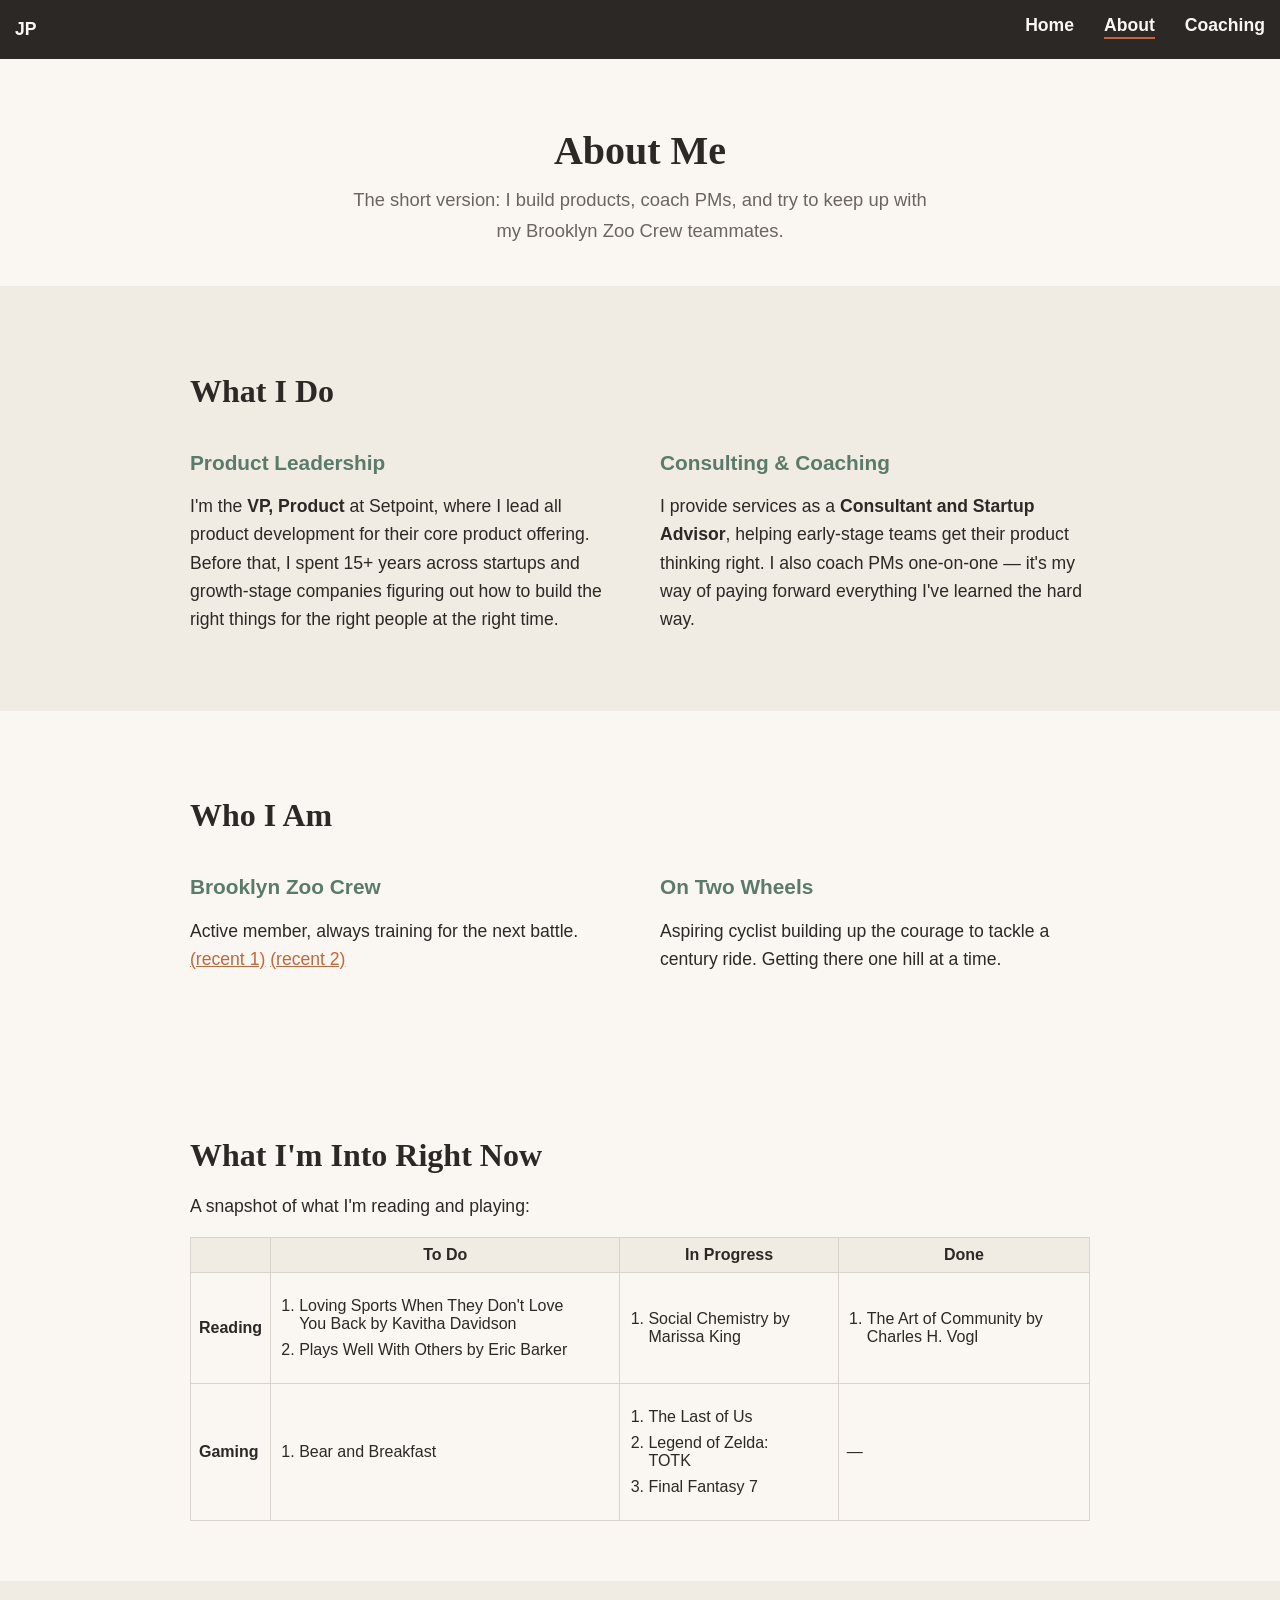
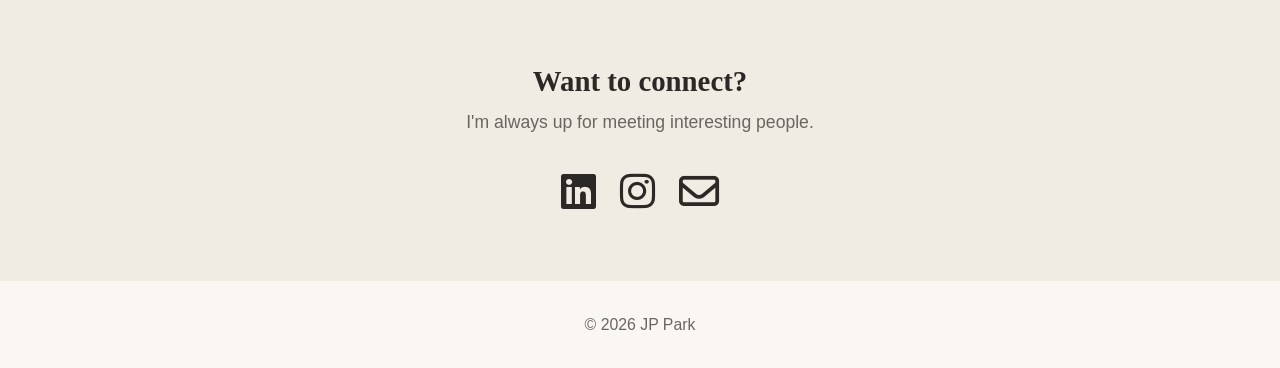
==== about.html @ 7c7a26c4 "Redesign site: multi-page layout, Warm Clay palette, conversational coaching Split single-page scrol" ====
<!DOCTYPE html>
<html lang="en">
<head>
    <meta charset="UTF-8">
    <meta name="viewport" content="width=device-width, initial-scale=1.0">
    <meta name="description" content="About JP Park - VP, Product at Setpoint. Brooklyn Zoo Crew member, aspiring cyclist, and PM coach with 15+ years of product leadership.">
    <meta name="author" content="JP Park">
    <link rel="canonical" href="https://jptkp325.github.io/about.html">

    <!-- Open Graph -->
    <meta property="og:title" content="About JP Park">
    <meta property="og:description" content="VP, Product at Setpoint. Brooklyn Zoo Crew member, aspiring cyclist, and PM coach with 15+ years in product.">
    <meta property="og:image" content="https://jptkp325.github.io/images/jppark-800.png">
    <meta property="og:url" content="https://jptkp325.github.io/about.html">
    <meta property="og:type" content="website">

    <!-- Favicon -->
    <link rel="icon" href="data:image/svg+xml,<svg xmlns='http://www.w3.org/2000/svg' viewBox='0 0 100 100'><text y='.9em' font-size='90'>&#x1F44B;</text></svg>">

    <link rel="stylesheet" href="styles.css">
    <link rel="stylesheet" href="https://cdnjs.cloudflare.com/ajax/libs/font-awesome/6.5.1/css/all.min.css">

    <title>About - JP Park</title>
</head>
<body class="page-about">

    <!-- Top Nav -->
    <nav class="top-nav" aria-label="Main navigation">
        <span class="left-text"><a href="/">JP</a></span>
        <ul class="right-menu">
            <li><a href="/">Home</a></li>
            <li><a href="/about.html">About</a></li>
            <li><a href="/coaching.html">Coaching</a></li>
        </ul>
        <i class="mobile-menu-icon fas fa-bars"
           role="button"
           tabindex="0"
           aria-label="Toggle navigation menu"
           aria-expanded="false"></i>
    </nav>

    <!-- Page Header -->
    <div class="page-header">
        <h1>About Me</h1>
        <p class="page-intro">The short version: I build products, coach PMs, and try to keep up with my Brooklyn Zoo Crew teammates.</p>
    </div>

    <!-- About: What I Do -->
    <section class="about-section fade-in-section">
        <div class="section-content">
            <h2 class="section-heading">What I Do</h2>
            <div class="about-grid">
                <div class="about-block">
                    <h3>Product Leadership</h3>
                    <p>I'm the <b>VP, Product</b> at Setpoint, where I lead all product development for their core product offering. Before that, I spent 15+ years across startups and growth-stage companies figuring out how to build the right things for the right people at the right time.</p>
                </div>
                <div class="about-block">
                    <h3>Consulting &amp; Coaching</h3>
                    <p>I provide services as a <b>Consultant and Startup Advisor</b>, helping early-stage teams get their product thinking right. I also coach PMs one-on-one &mdash; it's my way of paying forward everything I've learned the hard way.</p>
                </div>
            </div>
        </div>
    </section>

    <!-- About: Who I Am -->
    <section class="about-section about-section-alt fade-in-section">
        <div class="section-content">
            <h2 class="section-heading">Who I Am</h2>
            <div class="about-grid">
                <div class="about-block">
                    <h3>Brooklyn Zoo Crew</h3>
                    <p>Active member, always training for the next battle.
                        <a href="https://youtu.be/nWrESJYIhdg?si=kfwnCgc4hvgau-XH&t=272" target="_blank" rel="noopener noreferrer">(recent 1)</a>
                        <a href="https://youtu.be/HGGp2xK_YZc?si=mZz1VGIxEp97N7sO" target="_blank" rel="noopener noreferrer">(recent 2)</a>
                    </p>
                </div>
                <div class="about-block">
                    <h3>On Two Wheels</h3>
                    <p>Aspiring cyclist building up the courage to tackle a century ride. Getting there one hill at a time.</p>
                </div>
            </div>
        </div>
    </section>

    <!-- Content Backlog -->
    <section class="content-backlog fade-in-section">
        <div class="section-content">
            <h2 class="section-heading">What I'm Into Right Now</h2>
            <p>A snapshot of what I'm reading and playing:</p>
            <div class="table-container">
                <table>
                    <thead>
                        <tr>
                            <th scope="col"></th>
                            <th scope="col">To Do</th>
                            <th scope="col">In Progress</th>
                            <th scope="col">Done</th>
                        </tr>
                    </thead>
                    <tbody>
                        <tr>
                            <th scope="row">Reading</th>
                            <td class="table-content">
                                <ol class="table-description">
                                    <li>Loving Sports When They Don't Love You Back by Kavitha Davidson</li>
                                    <li>Plays Well With Others by Eric Barker</li>
                                </ol>
                            </td>
                            <td class="table-content">
                                <ol class="table-description">
                                    <li>Social Chemistry by Marissa King</li>
                                </ol>
                            </td>
                            <td class="table-content">
                                <ol class="table-description">
                                    <li>The Art of Community by Charles H. Vogl</li>
                                </ol>
                            </td>
                        </tr>
                        <tr>
                            <th scope="row">Gaming</th>
                            <td class="table-content">
                                <ol class="table-description">
                                    <li>Bear and Breakfast</li>
                                </ol>
                            </td>
                            <td class="table-content">
                                <ol class="table-description">
                                    <li>The Last of Us</li>
                                    <li>Legend of Zelda: TOTK</li>
                                    <li>Final Fantasy 7</li>
                                </ol>
                            </td>
                            <td class="table-content">
                                <span class="table-description">&mdash;</span>
                            </td>
                        </tr>
                    </tbody>
                </table>
            </div>
        </div>
    </section>

    <!-- Contact Footer (Personal) -->
    <section class="contact-footer contact-personal fade-in-section">
        <h2>Want to connect?</h2>
        <p>I'm always up for meeting interesting people.</p>
        <div class="contact-icons">
            <a href="https://www.linkedin.com/in/jppark" target="_blank" rel="noopener noreferrer" aria-label="JP Park on LinkedIn"><i class="fa-brands fa-linkedin" aria-hidden="true"></i></a>
            <a href="https://www.instagram.com/stereotyke" target="_blank" rel="noopener noreferrer" aria-label="JP Park on Instagram"><i class="fa-brands fa-instagram" aria-hidden="true"></i></a>
            <a href="mailto:jason.phillip.park@gmail.com" rel="noopener noreferrer" aria-label="Email JP Park"><i class="fa-regular fa-envelope" aria-hidden="true"></i></a>
        </div>
    </section>

    <!-- Footer -->
    <footer>
        <p class="footer-text">&copy; 2026 JP Park</p>
    </footer>

    <script src="scripts.js"></script>
</body>
</html>
---- styles.css ----
/* Color Palette: Warm Clay */
:root {
    --color-bg-primary: #FAF7F2;
    --color-bg-secondary: #F0EBE3;
    --color-bg-dark: #2C2825;
    --color-bg-white: #FFFFFF;
    --color-text-primary: #2C2825;
    --color-text-secondary: #6B6560;
    --color-text-on-dark: #FAF7F2;
    --color-accent-primary: #C4653A;
    --color-accent-hover: #A8502B;
    --color-accent-secondary: #5B7B6A;
    --color-border: #D9D3CB;
    --color-table-header: #F0EBE3;
    --focus-outline: 2px solid var(--color-accent-primary);
    --focus-outline-offset: 2px;
}

html {
    scroll-behavior: smooth;
}

/* Reset and General Styles */
body {
    font-family: 'Helvetica Neue', sans-serif;
    margin: 0;
    padding: 0;
    background-color: var(--color-bg-primary);
    color: var(--color-text-primary);
}

p {
    font-size: 1.1em;
    line-height: 1.6;
}

/* Focus-visible styles for accessibility */
a:focus-visible,
button:focus-visible,
[tabindex]:focus-visible,
.cta-button:focus-visible {
    outline: var(--focus-outline);
    outline-offset: var(--focus-outline-offset);
}

/* Top Nav Styles */
.top-nav {
    background-color: var(--color-bg-dark);
    color: var(--color-text-on-dark);
    display: flex;
    justify-content: space-between;
    align-items: center;
    position: fixed;
    top: 0;
    left: 0;
    width: 100%;
    z-index: 1000;
}

.top-nav a {
    color: var(--color-text-on-dark);
    text-decoration: none;
    font-weight: bold;
    font-size: 1.1em;
}

.left-text {
    padding: 15px;
}

.top-nav .right-menu {
    list-style-type: none;
    margin: 0;
    padding: 0;
    display: flex;
}

.top-nav .right-menu li {
    padding: 15px;
}

.top-nav .right-menu a.current {
    border-bottom: 2px solid var(--color-accent-primary);
    padding-bottom: 2px;
}

.top-nav .mobile-menu-icon {
    display: none;
}

/* Header / Hero Styles */
header {
    font-family: 'Palatino', serif;
    background-color: var(--color-bg-primary);
    color: var(--color-text-primary);
    display: flex;
    align-items: center;
    justify-content: center;
    text-align: center;
    min-height: 90vh;
    padding-top: 60px;
}

.header-content {
    display: flex;
    align-items: center;
    justify-content: center;
    text-align: center;
    max-width: 1000px;
    padding: 40px 20px;
}

picture {
    display: contents;
}

.profile-photo {
    width: 40%;
    max-width: 400px;
    height: auto;
    margin-right: 60px;
    border-radius: 12px;
}

.header-text {
    flex-grow: 1;
}

.header-text h1 {
    font-size: 2.5em;
    margin-bottom: 0;
}

.intro-title {
    font-size: 1.4em;
    color: var(--color-text-secondary);
    margin-top: 8px;
}

.cta-buttons {
    margin-top: 30px;
    display: flex;
    gap: 15px;
    justify-content: center;
    flex-wrap: wrap;
}

.cta-button {
    display: inline-block;
    padding: 16px 32px;
    background-color: var(--color-accent-primary);
    color: var(--color-bg-white);
    text-decoration: none;
    border-radius: 6px;
    transition: background-color 0.3s ease, transform 0.2s ease;
    font-size: 1.1em;
    font-weight: bold;
}

.cta-button:hover {
    background-color: var(--color-accent-hover);
    transform: translateY(-1px);
}

.cta-button-alt {
    background-color: transparent;
    color: var(--color-accent-primary);
    border: 2px solid var(--color-accent-primary);
}

.cta-button-alt:hover {
    background-color: var(--color-accent-primary);
    color: var(--color-bg-white);
}

/* Home Snapshot Section */
.home-snapshot {
    background-color: var(--color-bg-secondary);
    padding: 60px 50px;
    display: flex;
    justify-content: center;
}

.home-snapshot .section-content {
    text-align: center;
}

.home-snapshot p {
    font-size: 1.15em;
    color: var(--color-text-secondary);
    max-width: 680px;
    margin: 0 auto;
    line-height: 1.7;
}

/* Page Header (for About, Coaching subpages) */
.page-header {
    padding: 100px 50px 40px;
    text-align: center;
    background-color: var(--color-bg-primary);
}

.page-header h1 {
    font-family: 'Palatino', serif;
    font-size: 2.5em;
    margin-bottom: 10px;
}

.page-header .page-intro {
    font-size: 1.15em;
    color: var(--color-text-secondary);
    max-width: 600px;
    margin: 0 auto;
    line-height: 1.7;
}

/* Section Shared Styles */
.section-heading {
    font-family: 'Palatino', serif;
    font-size: 2em;
    margin-bottom: 10px;
}

.section-content {
    max-width: 900px;
    width: 100%;
    text-align: left;
}

/* About Section */
.about-section {
    background-color: var(--color-bg-secondary);
    display: flex;
    flex-direction: column;
    align-items: center;
    padding: 60px 50px;
}

.about-section .section-heading {
    text-align: left;
    width: 100%;
}

.about-section a {
    color: var(--color-accent-primary);
}

.about-section-alt {
    background-color: var(--color-bg-primary);
}

.about-grid {
    display: grid;
    grid-template-columns: 1fr 1fr;
    gap: 40px;
    margin-top: 20px;
}

.about-block h3 {
    font-size: 1.3em;
    margin-bottom: 10px;
    color: var(--color-accent-secondary);
}

/* Content Backlog */
.content-backlog {
    background-color: var(--color-bg-primary);
    display: flex;
    flex-direction: column;
    align-items: center;
    padding: 60px 50px;
}

.content-backlog .section-content {
    max-width: 900px;
}

.content-backlog .section-heading {
    color: var(--color-text-primary);
    text-align: left;
}

.table-container {
    overflow: auto;
}

table {
    border-collapse: collapse;
    min-width: 600px;
    width: 100%;
}

th, td {
    border: 1px solid var(--color-border);
    padding: 8px;
    text-align: left;
}

th {
    background-color: var(--color-table-header);
    color: var(--color-text-primary);
    text-align: center;
}

tbody th {
    background-color: transparent;
    color: var(--color-text-primary);
    text-align: left;
    font-weight: bold;
}

ol {
    padding: 0px 20px;
}

li {
    margin-bottom: 8px;
}

/* Coaching Page: Narrative Sections */
.coaching-philosophy,
.coaching-experience {
    max-width: 680px;
    margin: 0 auto;
    padding: 40px 50px;
    font-family: 'Palatino', serif;
    font-size: 1.15em;
    line-height: 1.8;
    color: var(--color-text-primary);
}

.coaching-philosophy p,
.coaching-experience p {
    margin-bottom: 1.2em;
    font-size: 1em;
}

/* Coaching Areas: Soft List */
.coaching-areas {
    max-width: 680px;
    margin: 0 auto;
    padding: 30px 50px 40px;
}

.coaching-areas p.areas-intro {
    font-size: 1.1em;
    color: var(--color-text-secondary);
    margin-bottom: 20px;
}

.coaching-areas ul {
    list-style: none;
    padding: 0;
}

.coaching-areas ul li {
    padding: 16px 20px;
    margin-bottom: 12px;
    border-left: 3px solid var(--color-accent-primary);
    background-color: var(--color-bg-secondary);
    border-radius: 0 6px 6px 0;
    line-height: 1.6;
}

.coaching-areas ul li strong {
    color: var(--color-text-primary);
}

/* Contact Footer Variants */
.contact-footer {
    padding: 60px 50px;
    text-align: center;
}

.contact-footer h2 {
    font-family: 'Palatino', serif;
    font-size: 1.8em;
    margin-bottom: 10px;
}

.contact-footer p {
    color: var(--color-text-secondary);
    max-width: 500px;
    margin: 0 auto 25px;
}

.contact-footer .contact-icons {
    margin: 0;
    text-align: center;
}

.contact-footer .contact-icons a {
    color: var(--color-text-primary);
    transition: color 0.2s ease;
}

.contact-footer .contact-icons a:hover {
    color: var(--color-accent-primary);
}

.contact-footer .contact-icons i {
    font-size: 2.5em;
    padding: 10px;
}

/* Personal contact (Home, About) */
.contact-personal {
    background-color: var(--color-bg-secondary);
}

/* Coaching contact */
.contact-coaching {
    background-color: var(--color-bg-dark);
    color: var(--color-text-on-dark);
}

.contact-coaching h2 {
    color: var(--color-text-on-dark);
}

.contact-coaching p {
    color: rgba(250, 247, 242, 0.8);
}

.contact-coaching .cta-button {
    margin-bottom: 25px;
}

.contact-coaching .contact-icons a {
    color: var(--color-text-on-dark);
}

.contact-coaching .contact-icons a:hover {
    color: var(--color-accent-primary);
}

/* Footer Styles */
footer {
    text-align: center;
    padding: 15px;
    color: var(--color-text-secondary);
    font-size: 0.9em;
    background-color: var(--color-bg-primary);
}

/* Animations */
.fade-in-section {
    opacity: 0;
    transform: translateY(20px);
    transition: opacity 0.6s ease, transform 0.6s ease;
}

/* Tablet breakpoint */
@media screen and (max-width: 768px) {
    .header-content {
        flex-direction: column;
    }

    .profile-photo {
        width: 50%;
        max-width: none;
        margin-right: 0;
        margin-bottom: 20px;
    }

    .header-text h1 {
        font-size: 2em;
    }

    .intro-title {
        font-size: 1.2em;
    }

    .about-grid {
        grid-template-columns: 1fr;
        gap: 20px;
    }

    .about-section,
    .content-backlog,
    .coaching-philosophy,
    .coaching-experience,
    .coaching-areas,
    .contact-footer,
    .home-snapshot {
        padding-left: 30px;
        padding-right: 30px;
    }

    .page-header {
        padding-left: 30px;
        padding-right: 30px;
    }

    table {
        min-width: 500px;
    }
}

/* Mobile breakpoint */
@media screen and (max-width: 600px) {
    .profile-photo {
        width: 60%;
    }

    .header-text h1 {
        font-size: 1.8em;
    }

    .intro-title {
        font-size: 1.1em;
    }

    .section-heading {
        font-size: 1.6em;
    }

    .page-header h1 {
        font-size: 1.8em;
    }

    .top-nav .right-menu {
        display: none;
        flex-direction: column;
        width: 100%;
        position: absolute;
        top: 60px;
        left: 0;
        background-color: var(--color-bg-dark);
    }

    .top-nav .right-menu.show {
        display: flex;
    }

    .top-nav .right-menu li {
        margin: 10px 0;
        text-align: right;
    }

    .top-nav .mobile-menu-icon {
        display: block;
        padding: 20px;
        font-size: 1.5em;
        cursor: pointer;
    }

    .about-section,
    .content-backlog,
    .coaching-philosophy,
    .coaching-experience,
    .coaching-areas,
    .contact-footer,
    .home-snapshot {
        padding-left: 20px;
        padding-right: 20px;
    }

    .page-header {
        padding: 80px 20px 30px;
    }

    .cta-buttons {
        flex-direction: column;
        align-items: center;
    }

    .contact-footer h2 {
        font-size: 1.5em;
    }

    .contact-footer .contact-icons i {
        font-size: 2em;
        padding: 8px;
    }

    footer {
        font-size: 0.75em;
    }
}
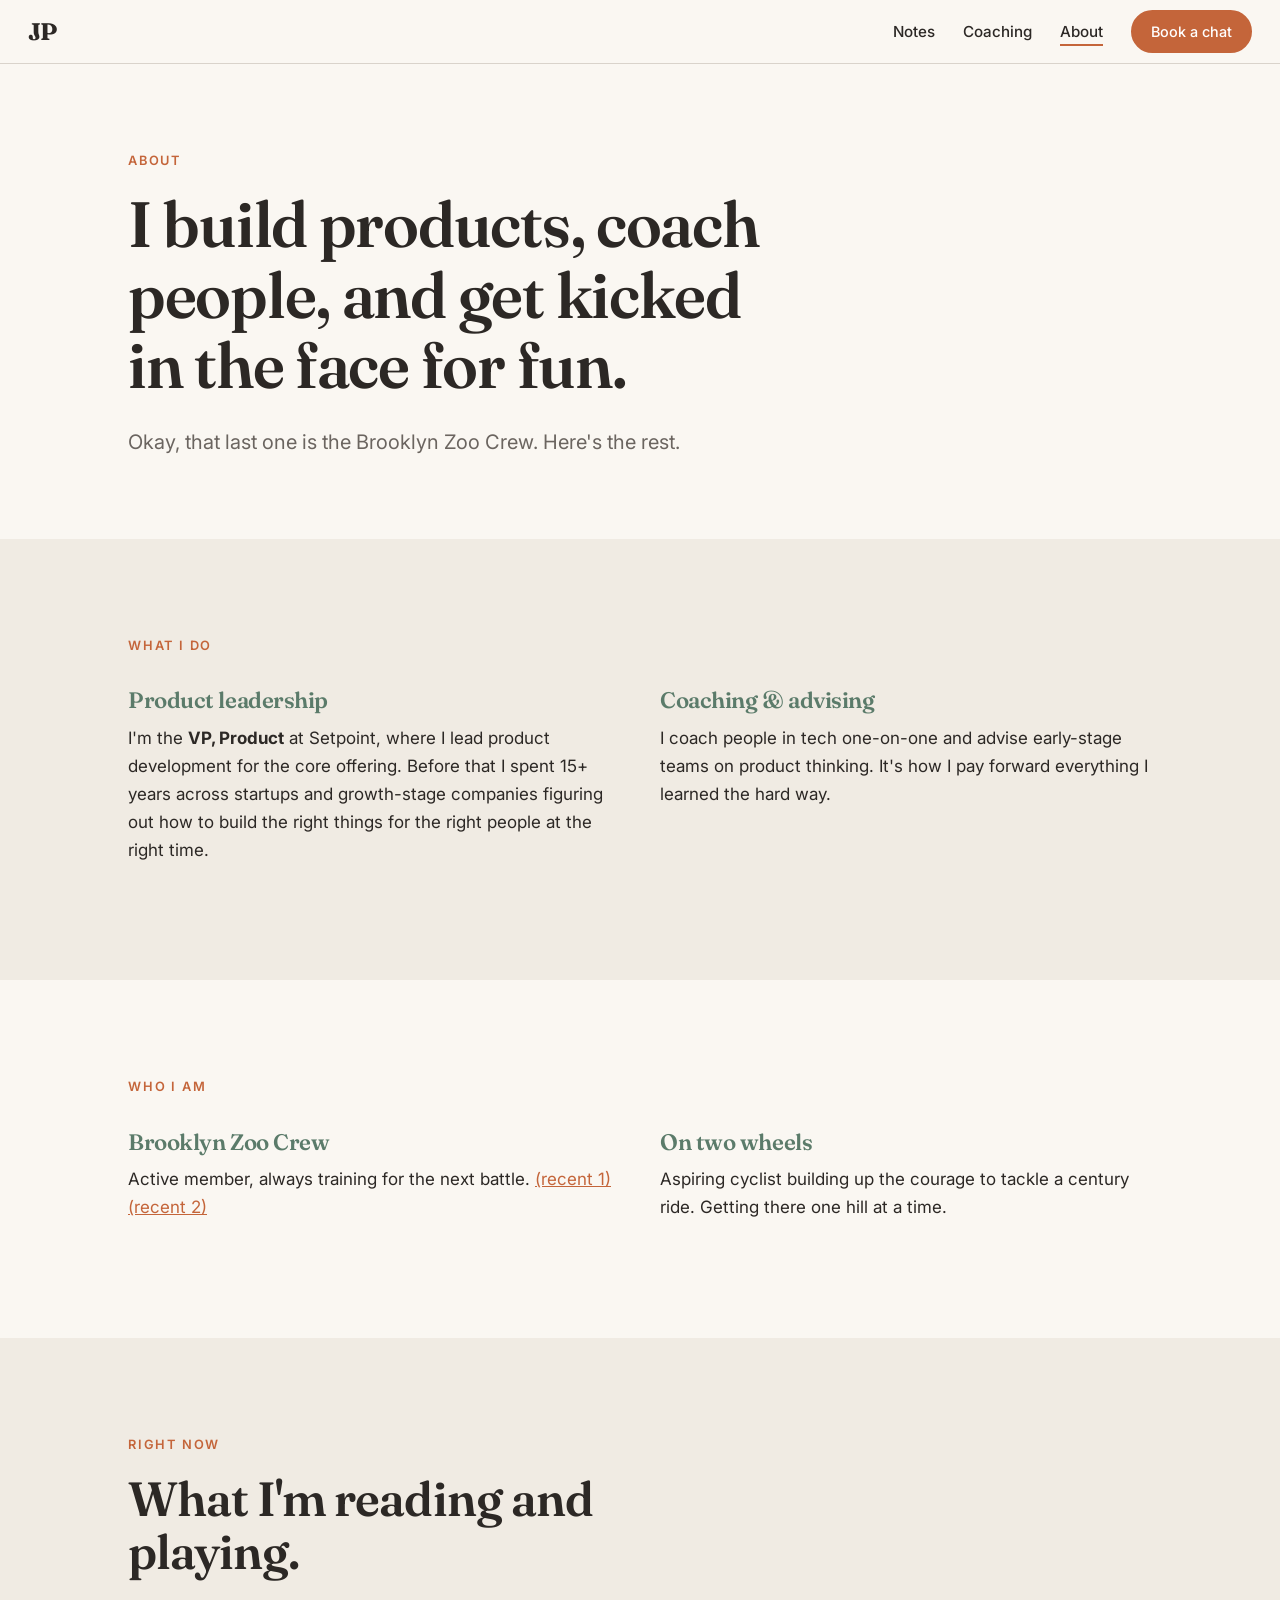
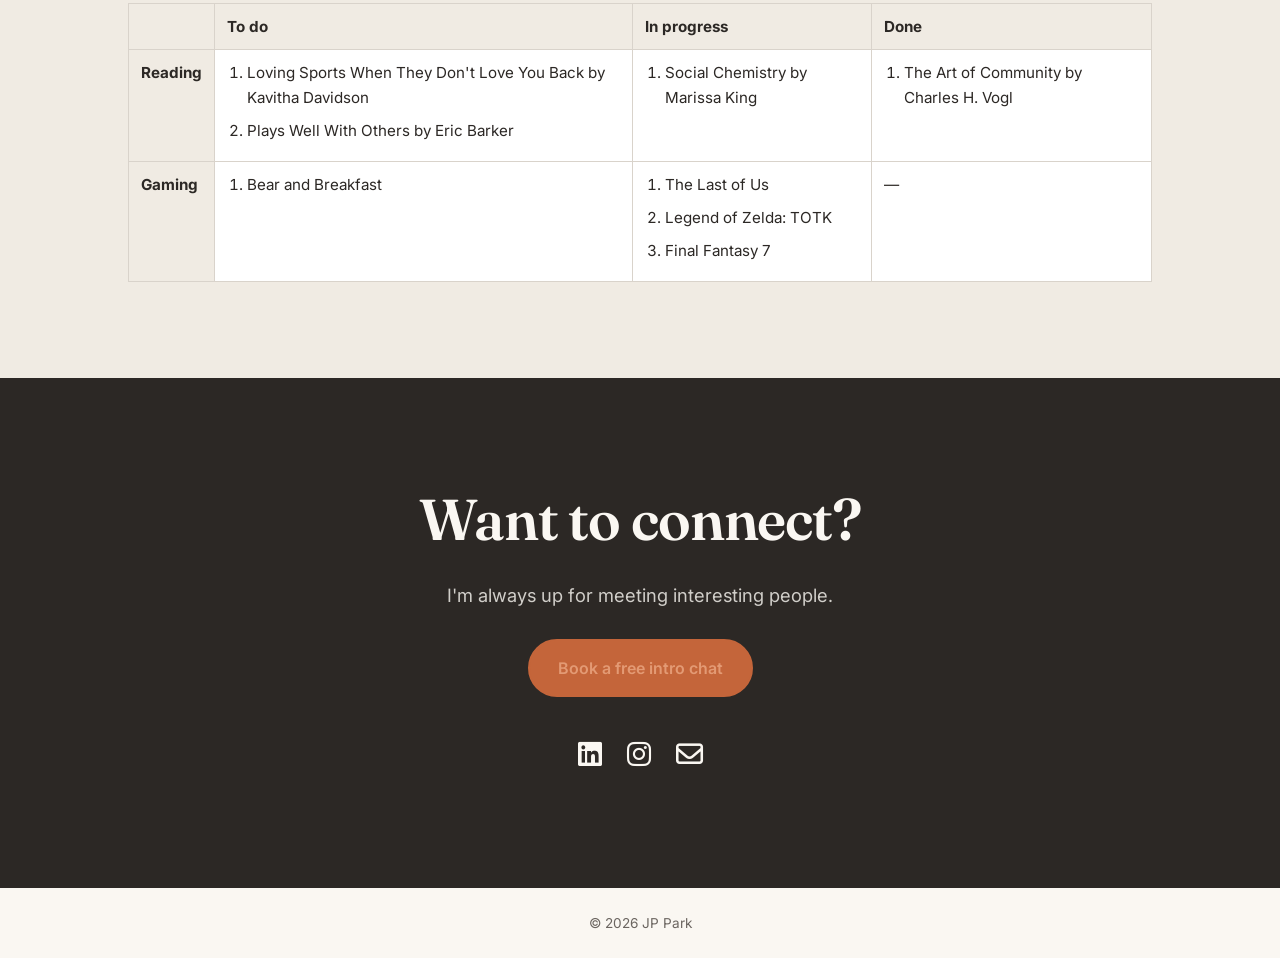
==== commit 10883f09: "Redesign v2: sharper positioning for tech careers, editorial design, Notes section Co-Authored-By: C" ====
--- a/about.html
+++ b/about.html
@@ -3,69 +3,68 @@
 <head>
     <meta charset="UTF-8">
     <meta name="viewport" content="width=device-width, initial-scale=1.0">
-    <meta name="description" content="About JP Park - VP, Product at Setpoint. Brooklyn Zoo Crew member, aspiring cyclist, and PM coach with 15+ years of product leadership.">
+    <meta name="description" content="JP Park is VP, Product at Setpoint, a career coach for people in tech, and a Brooklyn Zoo Crew member.">
     <meta name="author" content="JP Park">
     <link rel="canonical" href="https://jptkp325.github.io/about.html">
 
     <!-- Open Graph -->
-    <meta property="og:title" content="About JP Park">
-    <meta property="og:description" content="VP, Product at Setpoint. Brooklyn Zoo Crew member, aspiring cyclist, and PM coach with 15+ years in product.">
+    <meta property="og:title" content="About | JP Park">
+    <meta property="og:description" content="JP Park is VP, Product at Setpoint, a career coach for people in tech, and a Brooklyn Zoo Crew member.">
     <meta property="og:image" content="https://jptkp325.github.io/images/jppark-800.png">
     <meta property="og:url" content="https://jptkp325.github.io/about.html">
     <meta property="og:type" content="website">
 
-    <!-- Favicon -->
     <link rel="icon" href="data:image/svg+xml,<svg xmlns='http://www.w3.org/2000/svg' viewBox='0 0 100 100'><text y='.9em' font-size='90'>&#x1F44B;</text></svg>">
 
+    <link rel="preconnect" href="https://fonts.googleapis.com">
+    <link rel="preconnect" href="https://fonts.gstatic.com" crossorigin>
+    <link href="https://fonts.googleapis.com/css2?family=Fraunces:ital,opsz,wght@0,9..144,400;0,9..144,500;0,9..144,600;0,9..144,700;1,9..144,500&family=Inter:wght@400;500;600&display=swap" rel="stylesheet">
     <link rel="stylesheet" href="styles.css">
     <link rel="stylesheet" href="https://cdnjs.cloudflare.com/ajax/libs/font-awesome/6.5.1/css/all.min.css">
 
-    <title>About - JP Park</title>
+    <title>About | JP Park</title>
 </head>
 <body class="page-about">
 
-    <!-- Top Nav -->
     <nav class="top-nav" aria-label="Main navigation">
         <span class="left-text"><a href="/">JP</a></span>
         <ul class="right-menu">
-            <li><a href="/">Home</a></li>
+            <li><a href="/notes.html">Notes</a></li>
+            <li><a href="/coaching.html">Coaching</a></li>
             <li><a href="/about.html">About</a></li>
-            <li><a href="/coaching.html">Coaching</a></li>
+            <li><a href="mailto:jason.phillip.park@gmail.com?subject=Intro%20chat" class="cta-button">Book a chat</a></li>
         </ul>
-        <i class="mobile-menu-icon fas fa-bars"
-           role="button"
-           tabindex="0"
-           aria-label="Toggle navigation menu"
-           aria-expanded="false"></i>
+        <i class="mobile-menu-icon fas fa-bars" role="button" tabindex="0" aria-label="Toggle navigation menu" aria-expanded="false"></i>
     </nav>
 
-    <!-- Page Header -->
-    <div class="page-header">
-        <h1>About Me</h1>
-        <p class="page-intro">The short version: I build products, coach PMs, and try to keep up with my Brooklyn Zoo Crew teammates.</p>
-    </div>
+    <header class="page-header">
+        <div class="wrap">
+            <p class="eyebrow">About</p>
+            <h1>I build products, coach people, and get kicked in the face for fun.</h1>
+            <p class="lede">Okay, that last one is the Brooklyn Zoo Crew. Here's the rest.</p>
+        </div>
+    </header>
 
-    <!-- About: What I Do -->
-    <section class="about-section fade-in-section">
-        <div class="section-content">
-            <h2 class="section-heading">What I Do</h2>
+    <section class="section section-alt fade-in-section">
+        <div class="wrap">
+            <p class="eyebrow">What I do</p>
             <div class="about-grid">
                 <div class="about-block">
-                    <h3>Product Leadership</h3>
-                    <p>I'm the <b>VP, Product</b> at Setpoint, where I lead all product development for their core product offering. Before that, I spent 15+ years across startups and growth-stage companies figuring out how to build the right things for the right people at the right time.</p>
+                    <h3>Product leadership</h3>
+                    <p>I'm the <b>VP, Product</b> at Setpoint, where I lead product development for the core offering. Before that I spent 15+ years across startups and growth-stage companies figuring out how to build the right things for the right people at the right time.</p>
                 </div>
                 <div class="about-block">
-                    <h3>Consulting &amp; Coaching</h3>
-                    <p>I provide services as a <b>Consultant and Startup Advisor</b>, helping early-stage teams get their product thinking right. I also coach PMs one-on-one &mdash; it's my way of paying forward everything I've learned the hard way.</p>
+                    <h3>Coaching &amp; advising</h3>
+                    <p>I coach people in tech one-on-one and advise early-stage teams on product thinking. It's how I pay forward everything I learned the hard way.</p>
                 </div>
             </div>
+            <!-- TODO(JP): add a short "how I got here" story, including a mistake or two. This is the most valuable paragraph on the site. -->
         </div>
     </section>
 
-    <!-- About: Who I Am -->
-    <section class="about-section about-section-alt fade-in-section">
-        <div class="section-content">
-            <h2 class="section-heading">Who I Am</h2>
+    <section class="section fade-in-section">
+        <div class="wrap">
+            <p class="eyebrow">Who I am</p>
             <div class="about-grid">
                 <div class="about-block">
                     <h3>Brooklyn Zoo Crew</h3>
@@ -75,65 +74,34 @@
                     </p>
                 </div>
                 <div class="about-block">
-                    <h3>On Two Wheels</h3>
+                    <h3>On two wheels</h3>
                     <p>Aspiring cyclist building up the courage to tackle a century ride. Getting there one hill at a time.</p>
                 </div>
             </div>
         </div>
     </section>
 
-    <!-- Content Backlog -->
-    <section class="content-backlog fade-in-section">
-        <div class="section-content">
-            <h2 class="section-heading">What I'm Into Right Now</h2>
-            <p>A snapshot of what I'm reading and playing:</p>
+    <section class="section section-alt fade-in-section">
+        <div class="wrap">
+            <p class="eyebrow">Right now</p>
+            <h2 class="section-title">What I'm reading and playing.</h2>
             <div class="table-container">
                 <table>
                     <thead>
-                        <tr>
-                            <th scope="col"></th>
-                            <th scope="col">To Do</th>
-                            <th scope="col">In Progress</th>
-                            <th scope="col">Done</th>
-                        </tr>
+                        <tr><th scope="col"></th><th scope="col">To do</th><th scope="col">In progress</th><th scope="col">Done</th></tr>
                     </thead>
                     <tbody>
                         <tr>
                             <th scope="row">Reading</th>
-                            <td class="table-content">
-                                <ol class="table-description">
-                                    <li>Loving Sports When They Don't Love You Back by Kavitha Davidson</li>
-                                    <li>Plays Well With Others by Eric Barker</li>
-                                </ol>
-                            </td>
-                            <td class="table-content">
-                                <ol class="table-description">
-                                    <li>Social Chemistry by Marissa King</li>
-                                </ol>
-                            </td>
-                            <td class="table-content">
-                                <ol class="table-description">
-                                    <li>The Art of Community by Charles H. Vogl</li>
-                                </ol>
-                            </td>
+                            <td><ol><li>Loving Sports When They Don't Love You Back by Kavitha Davidson</li><li>Plays Well With Others by Eric Barker</li></ol></td>
+                            <td><ol><li>Social Chemistry by Marissa King</li></ol></td>
+                            <td><ol><li>The Art of Community by Charles H. Vogl</li></ol></td>
                         </tr>
                         <tr>
                             <th scope="row">Gaming</th>
-                            <td class="table-content">
-                                <ol class="table-description">
-                                    <li>Bear and Breakfast</li>
-                                </ol>
-                            </td>
-                            <td class="table-content">
-                                <ol class="table-description">
-                                    <li>The Last of Us</li>
-                                    <li>Legend of Zelda: TOTK</li>
-                                    <li>Final Fantasy 7</li>
-                                </ol>
-                            </td>
-                            <td class="table-content">
-                                <span class="table-description">&mdash;</span>
-                            </td>
+                            <td><ol><li>Bear and Breakfast</li></ol></td>
+                            <td><ol><li>The Last of Us</li><li>Legend of Zelda: TOTK</li><li>Final Fantasy 7</li></ol></td>
+                            <td>&mdash;</td>
                         </tr>
                     </tbody>
                 </table>
@@ -141,20 +109,21 @@
         </div>
     </section>
 
-    <!-- Contact Footer (Personal) -->
-    <section class="contact-footer contact-personal fade-in-section">
-        <h2>Want to connect?</h2>
-        <p>I'm always up for meeting interesting people.</p>
-        <div class="contact-icons">
-            <a href="https://www.linkedin.com/in/jppark" target="_blank" rel="noopener noreferrer" aria-label="JP Park on LinkedIn"><i class="fa-brands fa-linkedin" aria-hidden="true"></i></a>
-            <a href="https://www.instagram.com/stereotyke" target="_blank" rel="noopener noreferrer" aria-label="JP Park on Instagram"><i class="fa-brands fa-instagram" aria-hidden="true"></i></a>
-            <a href="mailto:jason.phillip.park@gmail.com" rel="noopener noreferrer" aria-label="Email JP Park"><i class="fa-regular fa-envelope" aria-hidden="true"></i></a>
+    <section class="section section-dark closer fade-in-section">
+        <div class="wrap">
+            <h2>Want to connect?</h2>
+            <p>I'm always up for meeting interesting people.</p>
+            <a href="mailto:jason.phillip.park@gmail.com?subject=Intro%20chat" class="cta-button">Book a free intro chat</a>
+            <div class="contact-icons">
+                <a href="https://www.linkedin.com/in/jppark" target="_blank" rel="noopener noreferrer" aria-label="JP Park on LinkedIn"><i class="fa-brands fa-linkedin" aria-hidden="true"></i></a>
+                <a href="https://www.instagram.com/stereotyke" target="_blank" rel="noopener noreferrer" aria-label="JP Park on Instagram"><i class="fa-brands fa-instagram" aria-hidden="true"></i></a>
+                <a href="mailto:jason.phillip.park@gmail.com?subject=Intro%20chat" aria-label="Email JP Park"><i class="fa-regular fa-envelope" aria-hidden="true"></i></a>
+            </div>
         </div>
     </section>
 
-    <!-- Footer -->
     <footer>
-        <p class="footer-text">&copy; 2026 JP Park</p>
+        <p>&copy; 2026 JP Park</p>
     </footer>
 
     <script src="scripts.js"></script>
--- a/styles.css
+++ b/styles.css
@@ -1,4 +1,4 @@
-/* Color Palette: Warm Clay */
+/* Warm Clay, v2: editorial type, big statements, one clear action */
 :root {
     --color-bg-primary: #FAF7F2;
     --color-bg-secondary: #F0EBE3;
@@ -11,570 +11,611 @@
     --color-accent-hover: #A8502B;
     --color-accent-secondary: #5B7B6A;
     --color-border: #D9D3CB;
-    --color-table-header: #F0EBE3;
     --focus-outline: 2px solid var(--color-accent-primary);
-    --focus-outline-offset: 2px;
-}
-
-html {
-    scroll-behavior: smooth;
-}
-
-/* Reset and General Styles */
+    --focus-outline-offset: 3px;
+
+    --font-serif: 'Fraunces', 'Palatino', Georgia, serif;
+    --font-sans: 'Inter', 'Helvetica Neue', Arial, sans-serif;
+
+    --wrap: 1080px;
+    --prose: 680px;
+}
+
+* { box-sizing: border-box; }
+
+html { scroll-behavior: smooth; }
+
 body {
-    font-family: 'Helvetica Neue', sans-serif;
-    margin: 0;
-    padding: 0;
+    font-family: var(--font-sans);
+    margin: 0;
     background-color: var(--color-bg-primary);
     color: var(--color-text-primary);
-}
-
-p {
-    font-size: 1.1em;
-    line-height: 1.6;
-}
-
-/* Focus-visible styles for accessibility */
+    font-size: 17px;
+    line-height: 1.65;
+    -webkit-font-smoothing: antialiased;
+}
+
+h1, h2, h3 {
+    font-family: var(--font-serif);
+    font-weight: 600;
+    line-height: 1.1;
+    letter-spacing: -0.02em;
+    margin: 0 0 0.5em;
+}
+
+p { margin: 0 0 1.2em; }
+
+a { color: var(--color-accent-primary); }
+a:hover { color: var(--color-accent-hover); }
+
 a:focus-visible,
 button:focus-visible,
-[tabindex]:focus-visible,
-.cta-button:focus-visible {
+[tabindex]:focus-visible {
     outline: var(--focus-outline);
     outline-offset: var(--focus-outline-offset);
 }
 
-/* Top Nav Styles */
-.top-nav {
+.wrap {
+    max-width: var(--wrap);
+    margin: 0 auto;
+    padding: 0 28px;
+}
+
+.prose {
+    max-width: var(--prose);
+    margin: 0 auto;
+    padding: 0 28px;
+}
+
+.eyebrow {
+    font-family: var(--font-sans);
+    font-size: 0.8rem;
+    font-weight: 600;
+    letter-spacing: 0.14em;
+    text-transform: uppercase;
+    color: var(--color-accent-primary);
+    margin-bottom: 18px;
+}
+
+.section { padding: 96px 0; }
+.section-alt { background-color: var(--color-bg-secondary); }
+.section-dark {
     background-color: var(--color-bg-dark);
     color: var(--color-text-on-dark);
-    display: flex;
-    justify-content: space-between;
-    align-items: center;
+}
+.section-dark .eyebrow { color: #E39A74; }
+.section-dark a { color: #E39A74; }
+
+.section-title {
+    font-size: clamp(2rem, 4.5vw, 3rem);
+    max-width: 18ch;
+}
+
+.lede {
+    font-size: 1.25rem;
+    color: var(--color-text-secondary);
+    max-width: 52ch;
+}
+
+/* Nav */
+.top-nav {
+    background-color: rgba(250, 247, 242, 0.92);
+    backdrop-filter: blur(8px);
+    border-bottom: 1px solid var(--color-border);
     position: fixed;
     top: 0;
     left: 0;
     width: 100%;
     z-index: 1000;
+    display: flex;
+    justify-content: space-between;
+    align-items: center;
+    padding: 0 28px;
+    height: 64px;
 }
 
 .top-nav a {
-    color: var(--color-text-on-dark);
+    color: var(--color-text-primary);
     text-decoration: none;
-    font-weight: bold;
-    font-size: 1.1em;
-}
-
-.left-text {
-    padding: 15px;
+    font-weight: 500;
+    font-size: 0.95rem;
+}
+
+.top-nav .left-text a {
+    font-family: var(--font-serif);
+    font-weight: 700;
+    font-size: 1.5rem;
+    letter-spacing: -0.03em;
 }
 
 .top-nav .right-menu {
-    list-style-type: none;
+    list-style: none;
     margin: 0;
     padding: 0;
     display: flex;
-}
-
-.top-nav .right-menu li {
-    padding: 15px;
-}
+    align-items: center;
+    gap: 28px;
+}
+
+.top-nav .right-menu li { margin: 0; }
 
 .top-nav .right-menu a.current {
     border-bottom: 2px solid var(--color-accent-primary);
-    padding-bottom: 2px;
-}
+    padding-bottom: 3px;
+}
+
+.top-nav .right-menu a:hover { color: var(--color-accent-primary); }
 
 .top-nav .mobile-menu-icon {
     display: none;
-}
-
-/* Header / Hero Styles */
-header {
-    font-family: 'Palatino', serif;
-    background-color: var(--color-bg-primary);
-    color: var(--color-text-primary);
-    display: flex;
-    align-items: center;
-    justify-content: center;
-    text-align: center;
-    min-height: 90vh;
-    padding-top: 60px;
-}
-
-.header-content {
-    display: flex;
-    align-items: center;
-    justify-content: center;
-    text-align: center;
-    max-width: 1000px;
-    padding: 40px 20px;
-}
-
-picture {
-    display: contents;
-}
-
-.profile-photo {
-    width: 40%;
-    max-width: 400px;
-    height: auto;
-    margin-right: 60px;
-    border-radius: 12px;
-}
-
-.header-text {
-    flex-grow: 1;
-}
-
-.header-text h1 {
-    font-size: 2.5em;
-    margin-bottom: 0;
-}
-
-.intro-title {
-    font-size: 1.4em;
-    color: var(--color-text-secondary);
-    margin-top: 8px;
-}
-
-.cta-buttons {
-    margin-top: 30px;
-    display: flex;
-    gap: 15px;
-    justify-content: center;
-    flex-wrap: wrap;
-}
-
+    font-size: 1.4rem;
+    cursor: pointer;
+}
+
+/* Buttons */
 .cta-button {
     display: inline-block;
-    padding: 16px 32px;
+    padding: 14px 28px;
     background-color: var(--color-accent-primary);
-    color: var(--color-bg-white);
+    color: #fff;
     text-decoration: none;
-    border-radius: 6px;
-    transition: background-color 0.3s ease, transform 0.2s ease;
-    font-size: 1.1em;
-    font-weight: bold;
+    border-radius: 999px;
+    font-weight: 600;
+    font-size: 1rem;
+    border: 2px solid var(--color-accent-primary);
+    transition: background-color 0.2s ease, transform 0.2s ease, color 0.2s ease;
 }
 
 .cta-button:hover {
     background-color: var(--color-accent-hover);
-    transform: translateY(-1px);
+    border-color: var(--color-accent-hover);
+    color: #fff;
+    transform: translateY(-2px);
 }
 
 .cta-button-alt {
     background-color: transparent;
     color: var(--color-accent-primary);
-    border: 2px solid var(--color-accent-primary);
 }
 
 .cta-button-alt:hover {
     background-color: var(--color-accent-primary);
-    color: var(--color-bg-white);
-}
-
-/* Home Snapshot Section */
-.home-snapshot {
-    background-color: var(--color-bg-secondary);
-    padding: 60px 50px;
+    border-color: var(--color-accent-primary);
+}
+
+.top-nav .cta-button {
+    padding: 8px 18px;
+    color: #fff;
+    font-size: 0.9rem;
+}
+
+.cta-row {
     display: flex;
-    justify-content: center;
-}
-
-.home-snapshot .section-content {
-    text-align: center;
-}
-
-.home-snapshot p {
-    font-size: 1.15em;
+    gap: 14px;
+    flex-wrap: wrap;
+    margin-top: 32px;
+}
+
+/* Home hero */
+.hero {
+    padding: 160px 0 96px;
+}
+
+.hero-grid {
+    display: grid;
+    grid-template-columns: 1.5fr 1fr;
+    gap: 64px;
+    align-items: center;
+}
+
+.hero h1 {
+    font-size: clamp(2.6rem, 6.5vw, 4.8rem);
+    margin-bottom: 0.4em;
+}
+
+.hero h1 em {
+    font-style: italic;
+    color: var(--color-accent-primary);
+}
+
+.hero .lede { margin-bottom: 0; }
+
+.hero-photo {
+    position: relative;
+}
+
+.hero-photo img {
+    width: 100%;
+    height: auto;
+    display: block;
+    border-radius: 200px 200px 16px 16px;
+    box-shadow: 14px 14px 0 var(--color-accent-secondary);
+}
+
+/* Moments (who this is for) */
+.moments {
+    list-style: none;
+    padding: 0;
+    margin: 48px 0 0;
+    display: grid;
+    grid-template-columns: repeat(2, 1fr);
+    gap: 20px;
+}
+
+.moments li {
+    margin: 0;
+    padding: 28px 28px 24px;
+    background: var(--color-bg-white);
+    border: 1px solid var(--color-border);
+    border-radius: 16px;
+    transition: transform 0.2s ease, box-shadow 0.2s ease;
+}
+
+.moments li:hover {
+    transform: translateY(-3px);
+    box-shadow: 0 10px 28px rgba(44, 40, 37, 0.08);
+}
+
+.moments blockquote {
+    margin: 0 0 10px;
+    font-family: var(--font-serif);
+    font-size: 1.35rem;
+    line-height: 1.25;
+    font-weight: 500;
+}
+
+.moments p {
+    margin: 0;
     color: var(--color-text-secondary);
-    max-width: 680px;
-    margin: 0 auto;
-    line-height: 1.7;
-}
-
-/* Page Header (for About, Coaching subpages) */
+    font-size: 0.95rem;
+}
+
+/* Beliefs */
+.beliefs {
+    list-style: none;
+    padding: 0;
+    margin: 48px 0 0;
+    counter-reset: belief;
+}
+
+.beliefs li {
+    counter-increment: belief;
+    display: grid;
+    grid-template-columns: 64px 1fr;
+    gap: 8px;
+    padding: 28px 0;
+    border-top: 1px solid rgba(250, 247, 242, 0.2);
+    margin: 0;
+}
+
+.beliefs li::before {
+    content: counter(belief, decimal-leading-zero);
+    font-family: var(--font-serif);
+    font-size: 1.5rem;
+    color: #E39A74;
+}
+
+.beliefs h3 {
+    font-size: 1.6rem;
+    margin-bottom: 6px;
+}
+
+.beliefs p {
+    margin: 0;
+    color: rgba(250, 247, 242, 0.75);
+    max-width: 56ch;
+}
+
+/* Notes cards */
+.note-list {
+    list-style: none;
+    padding: 0;
+    margin: 40px 0 0;
+}
+
+.note-list li {
+    margin: 0;
+    border-top: 1px solid var(--color-border);
+}
+
+.note-list li:last-child { border-bottom: 1px solid var(--color-border); }
+
+.note-link {
+    display: grid;
+    grid-template-columns: 1fr auto;
+    gap: 24px;
+    align-items: baseline;
+    padding: 28px 0;
+    text-decoration: none;
+    color: inherit;
+}
+
+.note-link h3 {
+    font-size: 1.6rem;
+    margin-bottom: 6px;
+    transition: color 0.2s ease;
+}
+
+.note-link:hover h3 { color: var(--color-accent-primary); }
+
+.note-link p {
+    margin: 0;
+    color: var(--color-text-secondary);
+}
+
+.note-meta {
+    font-size: 0.85rem;
+    color: var(--color-text-secondary);
+    white-space: nowrap;
+}
+
+.tag {
+    display: inline-block;
+    font-size: 0.72rem;
+    font-weight: 600;
+    letter-spacing: 0.1em;
+    text-transform: uppercase;
+    color: var(--color-accent-secondary);
+    margin-bottom: 6px;
+}
+
+/* Page header */
 .page-header {
-    padding: 100px 50px 40px;
-    text-align: center;
-    background-color: var(--color-bg-primary);
+    padding: 150px 0 56px;
 }
 
 .page-header h1 {
-    font-family: 'Palatino', serif;
-    font-size: 2.5em;
-    margin-bottom: 10px;
-}
-
-.page-header .page-intro {
-    font-size: 1.15em;
+    font-size: clamp(2.4rem, 6vw, 4rem);
+    max-width: 16ch;
+    margin-bottom: 0.4em;
+}
+
+/* Article (notes + long-form pages) */
+.article {
+    padding-bottom: 96px;
+}
+
+.article p,
+.article li {
+    font-family: var(--font-serif);
+    font-size: 1.2rem;
+    line-height: 1.75;
+    font-weight: 400;
+}
+
+.article h2 {
+    font-size: 1.8rem;
+    margin-top: 2em;
+}
+
+.article blockquote {
+    margin: 2em 0;
+    padding-left: 24px;
+    border-left: 4px solid var(--color-accent-primary);
+    font-family: var(--font-serif);
+    font-size: 1.5rem;
+    line-height: 1.35;
+    font-style: italic;
+}
+
+.article .byline {
+    font-family: var(--font-sans);
+    font-size: 0.9rem;
     color: var(--color-text-secondary);
-    max-width: 600px;
-    margin: 0 auto;
-    line-height: 1.7;
-}
-
-/* Section Shared Styles */
-.section-heading {
-    font-family: 'Palatino', serif;
-    font-size: 2em;
-    margin-bottom: 10px;
-}
-
-.section-content {
-    max-width: 900px;
-    width: 100%;
-    text-align: left;
-}
-
-/* About Section */
-.about-section {
-    background-color: var(--color-bg-secondary);
+}
+
+.back-link {
+    display: inline-block;
+    margin-bottom: 24px;
+    font-size: 0.9rem;
+    text-decoration: none;
+}
+
+.draft-flag {
+    background: #FFF4D6;
+    border: 1px dashed #C9A23A;
+    border-radius: 8px;
+    padding: 12px 16px;
+    font-family: var(--font-sans);
+    font-size: 0.9rem;
+    margin-bottom: 2em;
+}
+
+/* Coaching: steps, fit, faq */
+.steps {
+    list-style: none;
+    padding: 0;
+    margin: 40px 0 0;
+    display: grid;
+    grid-template-columns: repeat(3, 1fr);
+    gap: 20px;
+    counter-reset: step;
+}
+
+.steps li {
+    counter-increment: step;
+    margin: 0;
+    padding: 28px;
+    background: var(--color-bg-white);
+    border: 1px solid var(--color-border);
+    border-radius: 16px;
+}
+
+.steps li::before {
+    content: counter(step);
+    display: grid;
+    place-items: center;
+    width: 36px;
+    height: 36px;
+    border-radius: 50%;
+    background: var(--color-accent-primary);
+    color: #fff;
+    font-weight: 700;
+    margin-bottom: 16px;
+}
+
+.steps h3 { font-size: 1.3rem; }
+.steps p { margin: 0; color: var(--color-text-secondary); font-size: 0.97rem; }
+
+.fit-grid {
+    display: grid;
+    grid-template-columns: 1fr 1fr;
+    gap: 20px;
+    margin-top: 40px;
+}
+
+.fit-card {
+    padding: 28px;
+    border-radius: 16px;
+    border: 1px solid var(--color-border);
+    background: var(--color-bg-white);
+}
+
+.fit-card h3 { font-size: 1.3rem; }
+.fit-card ul { padding-left: 20px; margin: 0; }
+.fit-card li { margin-bottom: 10px; }
+.fit-card.not { background: transparent; border-style: dashed; }
+
+.faq details {
+    border-top: 1px solid var(--color-border);
+    padding: 20px 0;
+}
+
+.faq details:last-child { border-bottom: 1px solid var(--color-border); }
+
+.faq summary {
+    cursor: pointer;
+    font-family: var(--font-serif);
+    font-size: 1.35rem;
+    font-weight: 500;
+    list-style: none;
     display: flex;
-    flex-direction: column;
-    align-items: center;
-    padding: 60px 50px;
-}
-
-.about-section .section-heading {
-    text-align: left;
-    width: 100%;
-}
-
-.about-section a {
-    color: var(--color-accent-primary);
-}
-
-.about-section-alt {
-    background-color: var(--color-bg-primary);
-}
-
+    justify-content: space-between;
+    gap: 16px;
+}
+
+.faq summary::-webkit-details-marker { display: none; }
+.faq summary::after { content: '+'; color: var(--color-accent-primary); font-size: 1.5rem; line-height: 1; }
+.faq details[open] summary::after { content: '\2212'; }
+.faq details p { margin: 14px 0 0; color: var(--color-text-secondary); max-width: 60ch; }
+
+/* About */
 .about-grid {
     display: grid;
     grid-template-columns: 1fr 1fr;
     gap: 40px;
-    margin-top: 20px;
-}
-
-.about-block h3 {
-    font-size: 1.3em;
-    margin-bottom: 10px;
-    color: var(--color-accent-secondary);
-}
-
-/* Content Backlog */
-.content-backlog {
-    background-color: var(--color-bg-primary);
-    display: flex;
-    flex-direction: column;
-    align-items: center;
-    padding: 60px 50px;
-}
-
-.content-backlog .section-content {
-    max-width: 900px;
-}
-
-.content-backlog .section-heading {
-    color: var(--color-text-primary);
-    text-align: left;
-}
-
-.table-container {
-    overflow: auto;
-}
+    margin-top: 32px;
+}
+
+.about-block h3 { font-size: 1.4rem; color: var(--color-accent-secondary); }
+
+.table-container { overflow: auto; margin-top: 24px; }
 
 table {
     border-collapse: collapse;
     min-width: 600px;
     width: 100%;
+    background: var(--color-bg-white);
+    font-size: 0.95rem;
 }
 
 th, td {
     border: 1px solid var(--color-border);
-    padding: 8px;
+    padding: 10px 12px;
     text-align: left;
-}
-
-th {
-    background-color: var(--color-table-header);
-    color: var(--color-text-primary);
+    vertical-align: top;
+}
+
+th { background-color: var(--color-bg-secondary); }
+
+ol { padding: 0 0 0 20px; margin: 0; }
+li { margin-bottom: 8px; }
+
+/* Closing CTA */
+.closer {
     text-align: center;
-}
-
-tbody th {
-    background-color: transparent;
-    color: var(--color-text-primary);
-    text-align: left;
-    font-weight: bold;
-}
-
-ol {
-    padding: 0px 20px;
-}
-
-li {
-    margin-bottom: 8px;
-}
-
-/* Coaching Page: Narrative Sections */
-.coaching-philosophy,
-.coaching-experience {
-    max-width: 680px;
-    margin: 0 auto;
-    padding: 40px 50px;
-    font-family: 'Palatino', serif;
-    font-size: 1.15em;
-    line-height: 1.8;
-    color: var(--color-text-primary);
-}
-
-.coaching-philosophy p,
-.coaching-experience p {
-    margin-bottom: 1.2em;
-    font-size: 1em;
-}
-
-/* Coaching Areas: Soft List */
-.coaching-areas {
-    max-width: 680px;
-    margin: 0 auto;
-    padding: 30px 50px 40px;
-}
-
-.coaching-areas p.areas-intro {
-    font-size: 1.1em;
-    color: var(--color-text-secondary);
-    margin-bottom: 20px;
-}
-
-.coaching-areas ul {
-    list-style: none;
-    padding: 0;
-}
-
-.coaching-areas ul li {
-    padding: 16px 20px;
-    margin-bottom: 12px;
-    border-left: 3px solid var(--color-accent-primary);
-    background-color: var(--color-bg-secondary);
-    border-radius: 0 6px 6px 0;
-    line-height: 1.6;
-}
-
-.coaching-areas ul li strong {
-    color: var(--color-text-primary);
-}
-
-/* Contact Footer Variants */
-.contact-footer {
-    padding: 60px 50px;
-    text-align: center;
-}
-
-.contact-footer h2 {
-    font-family: 'Palatino', serif;
-    font-size: 1.8em;
-    margin-bottom: 10px;
-}
-
-.contact-footer p {
-    color: var(--color-text-secondary);
-    max-width: 500px;
-    margin: 0 auto 25px;
-}
-
-.contact-footer .contact-icons {
-    margin: 0;
-    text-align: center;
-}
-
-.contact-footer .contact-icons a {
-    color: var(--color-text-primary);
+    padding: 110px 0;
+}
+
+.closer h2 {
+    font-size: clamp(2.2rem, 5vw, 3.6rem);
+    margin-left: auto;
+    margin-right: auto;
+    max-width: 14ch;
+}
+
+.closer p {
+    max-width: 46ch;
+    margin: 0 auto 28px;
+    color: rgba(250, 247, 242, 0.8);
+    font-size: 1.15rem;
+}
+
+.contact-icons { margin-top: 36px; }
+
+.contact-icons a {
+    color: var(--color-text-on-dark);
+    font-size: 1.7rem;
+    padding: 10px;
     transition: color 0.2s ease;
 }
 
-.contact-footer .contact-icons a:hover {
-    color: var(--color-accent-primary);
-}
-
-.contact-footer .contact-icons i {
-    font-size: 2.5em;
-    padding: 10px;
-}
-
-/* Personal contact (Home, About) */
-.contact-personal {
-    background-color: var(--color-bg-secondary);
-}
-
-/* Coaching contact */
-.contact-coaching {
-    background-color: var(--color-bg-dark);
-    color: var(--color-text-on-dark);
-}
-
-.contact-coaching h2 {
-    color: var(--color-text-on-dark);
-}
-
-.contact-coaching p {
-    color: rgba(250, 247, 242, 0.8);
-}
-
-.contact-coaching .cta-button {
-    margin-bottom: 25px;
-}
-
-.contact-coaching .contact-icons a {
-    color: var(--color-text-on-dark);
-}
-
-.contact-coaching .contact-icons a:hover {
-    color: var(--color-accent-primary);
-}
-
-/* Footer Styles */
+.contact-icons a:hover { color: #E39A74; }
+
 footer {
     text-align: center;
-    padding: 15px;
+    padding: 24px;
     color: var(--color-text-secondary);
-    font-size: 0.9em;
-    background-color: var(--color-bg-primary);
-}
-
-/* Animations */
+    font-size: 0.85rem;
+}
+
+footer p { margin: 0; }
+
+/* Motion */
 .fade-in-section {
     opacity: 0;
     transform: translateY(20px);
     transition: opacity 0.6s ease, transform 0.6s ease;
 }
 
-/* Tablet breakpoint */
-@media screen and (max-width: 768px) {
-    .header-content {
-        flex-direction: column;
-    }
-
-    .profile-photo {
-        width: 50%;
-        max-width: none;
-        margin-right: 0;
-        margin-bottom: 20px;
-    }
-
-    .header-text h1 {
-        font-size: 2em;
-    }
-
-    .intro-title {
-        font-size: 1.2em;
-    }
-
-    .about-grid {
-        grid-template-columns: 1fr;
-        gap: 20px;
-    }
-
-    .about-section,
-    .content-backlog,
-    .coaching-philosophy,
-    .coaching-experience,
-    .coaching-areas,
-    .contact-footer,
-    .home-snapshot {
-        padding-left: 30px;
-        padding-right: 30px;
-    }
-
-    .page-header {
-        padding-left: 30px;
-        padding-right: 30px;
-    }
-
-    table {
-        min-width: 500px;
-    }
-}
-
-/* Mobile breakpoint */
-@media screen and (max-width: 600px) {
-    .profile-photo {
-        width: 60%;
-    }
-
-    .header-text h1 {
-        font-size: 1.8em;
-    }
-
-    .intro-title {
-        font-size: 1.1em;
-    }
-
-    .section-heading {
-        font-size: 1.6em;
-    }
-
-    .page-header h1 {
-        font-size: 1.8em;
-    }
+@media (prefers-reduced-motion: reduce) {
+    html { scroll-behavior: auto; }
+    .fade-in-section { opacity: 1; transform: none; transition: none; }
+    * { transition: none !important; }
+}
+
+/* Tablet */
+@media screen and (max-width: 860px) {
+    .hero { padding-top: 120px; }
+    .hero-grid { grid-template-columns: 1fr; gap: 48px; }
+    .hero-photo { max-width: 340px; }
+    .moments, .steps, .fit-grid, .about-grid { grid-template-columns: 1fr; }
+    .section { padding: 72px 0; }
+    .note-link { grid-template-columns: 1fr; gap: 6px; }
+}
+
+/* Mobile nav */
+@media screen and (max-width: 700px) {
+    .top-nav .mobile-menu-icon { display: block; }
 
     .top-nav .right-menu {
         display: none;
+        position: absolute;
+        top: 64px;
+        left: 0;
+        right: 0;
         flex-direction: column;
-        width: 100%;
-        position: absolute;
-        top: 60px;
-        left: 0;
-        background-color: var(--color-bg-dark);
+        align-items: flex-start;
+        gap: 0;
+        background: var(--color-bg-primary);
+        border-bottom: 1px solid var(--color-border);
+        padding: 8px 28px 20px;
     }
 
-    .top-nav .right-menu.show {
-        display: flex;
-    }
-
-    .top-nav .right-menu li {
-        margin: 10px 0;
-        text-align: right;
-    }
-
-    .top-nav .mobile-menu-icon {
-        display: block;
-        padding: 20px;
-        font-size: 1.5em;
-        cursor: pointer;
-    }
-
-    .about-section,
-    .content-backlog,
-    .coaching-philosophy,
-    .coaching-experience,
-    .coaching-areas,
-    .contact-footer,
-    .home-snapshot {
-        padding-left: 20px;
-        padding-right: 20px;
-    }
-
-    .page-header {
-        padding: 80px 20px 30px;
-    }
-
-    .cta-buttons {
-        flex-direction: column;
-        align-items: center;
-    }
-
-    .contact-footer h2 {
-        font-size: 1.5em;
-    }
-
-    .contact-footer .contact-icons i {
-        font-size: 2em;
-        padding: 8px;
-    }
-
-    footer {
-        font-size: 0.75em;
-    }
-}
+    .top-nav .right-menu.show { display: flex; }
+    .top-nav .right-menu li { padding: 10px 0; }
+
+    .wrap, .prose { padding: 0 20px; }
+    .top-nav { padding: 0 20px; }
+    .beliefs li { grid-template-columns: 44px 1fr; }
+}
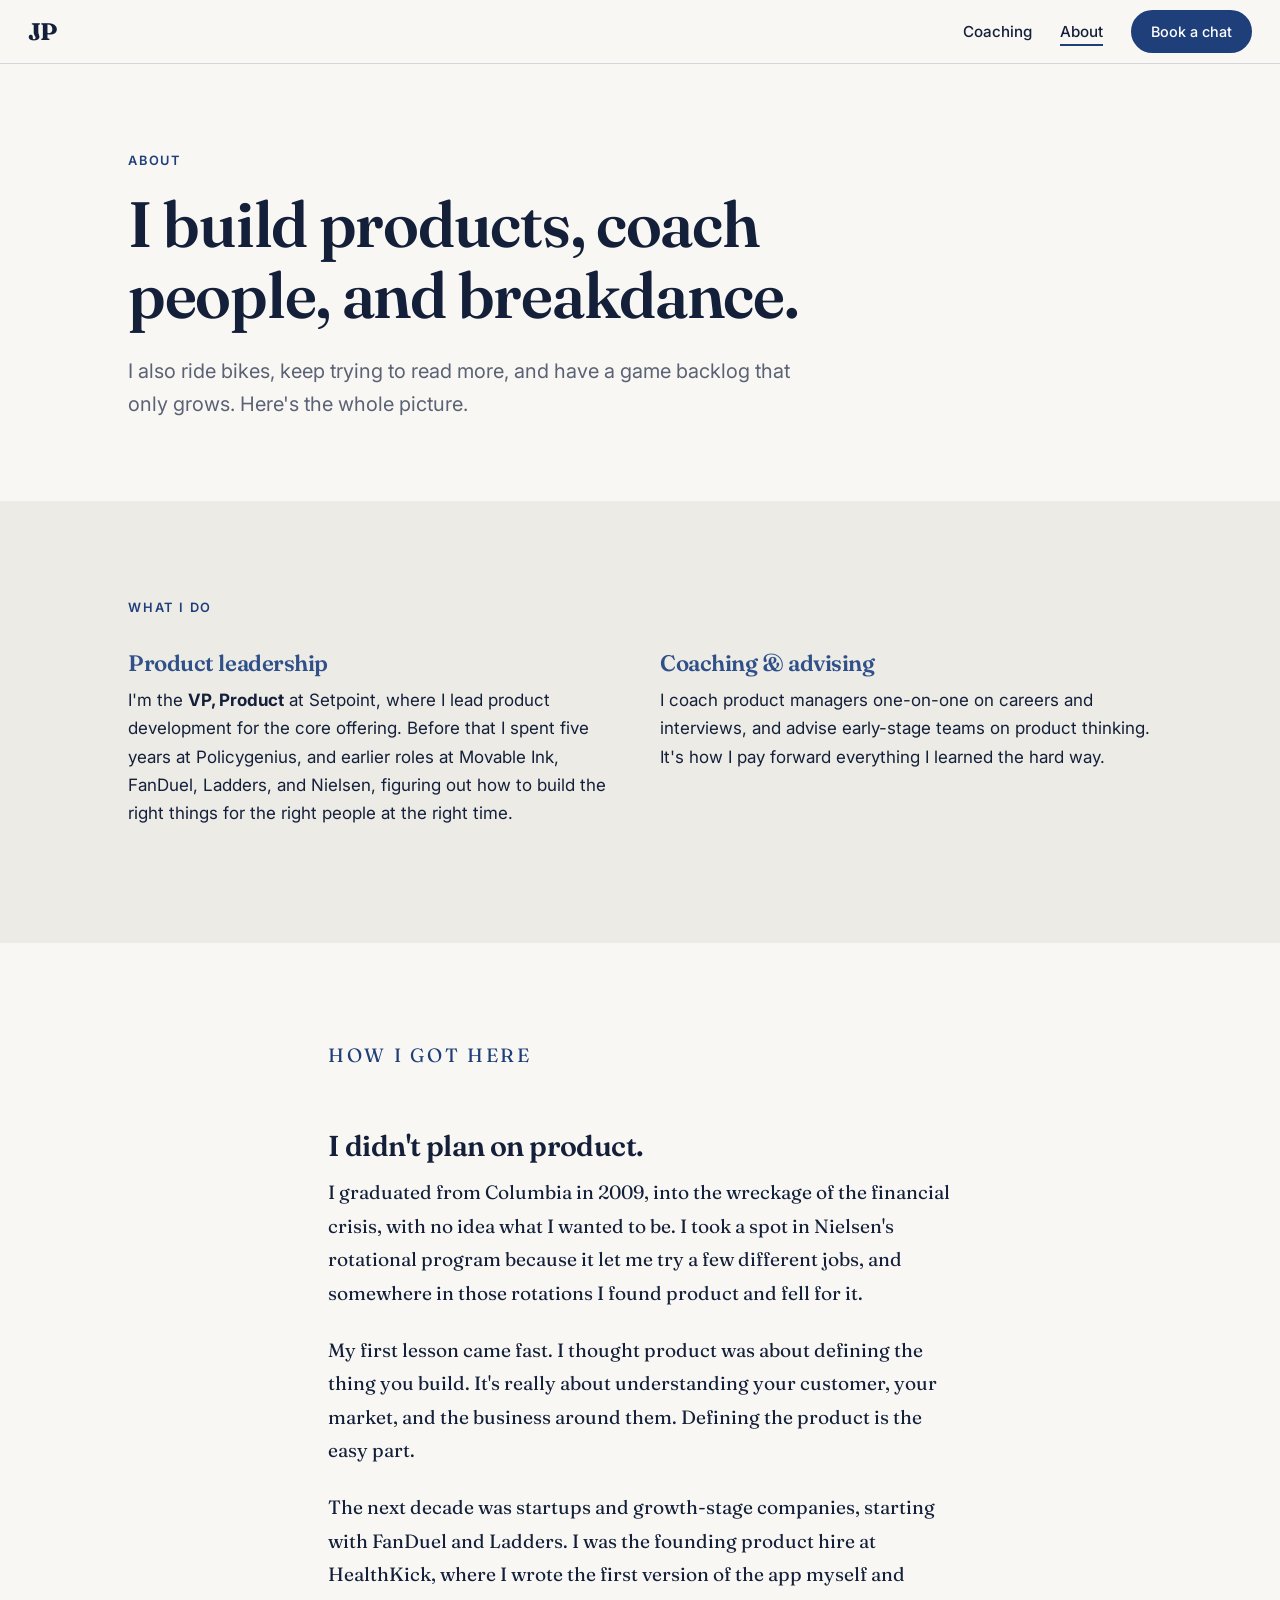
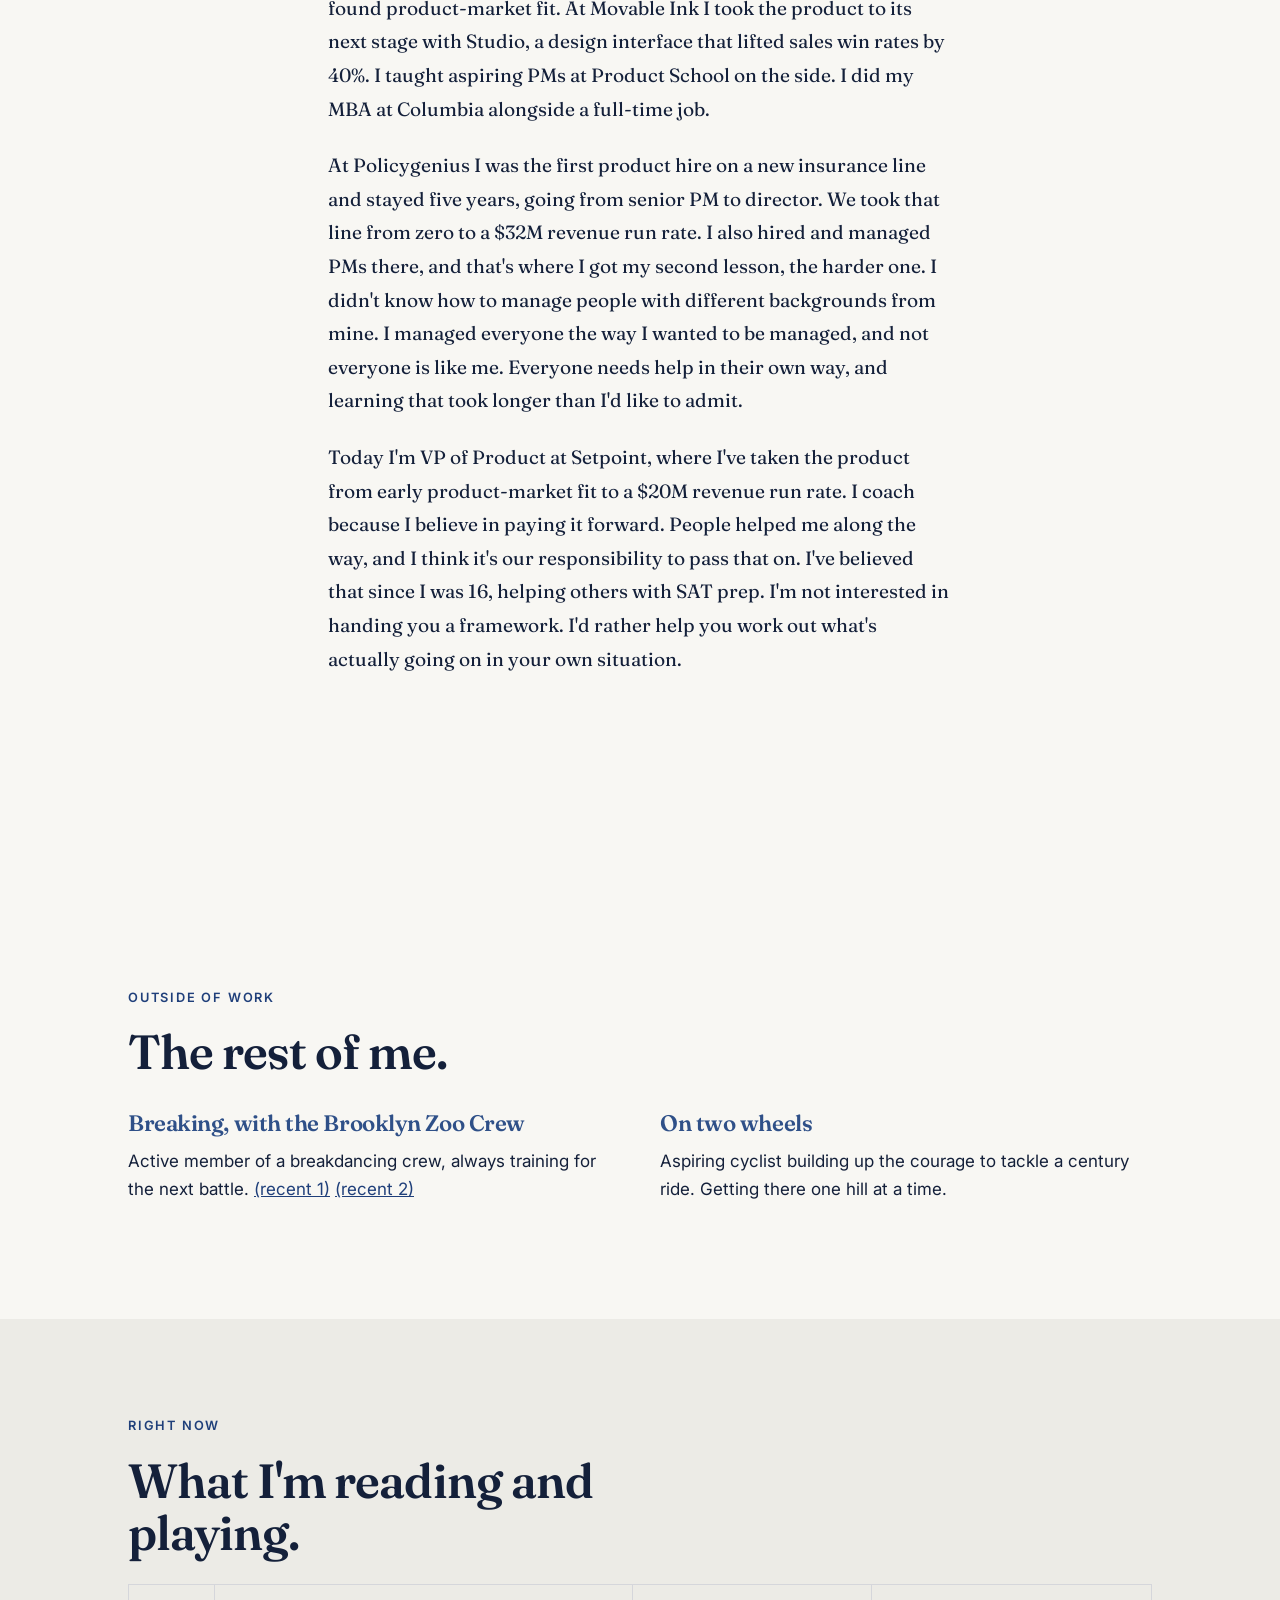
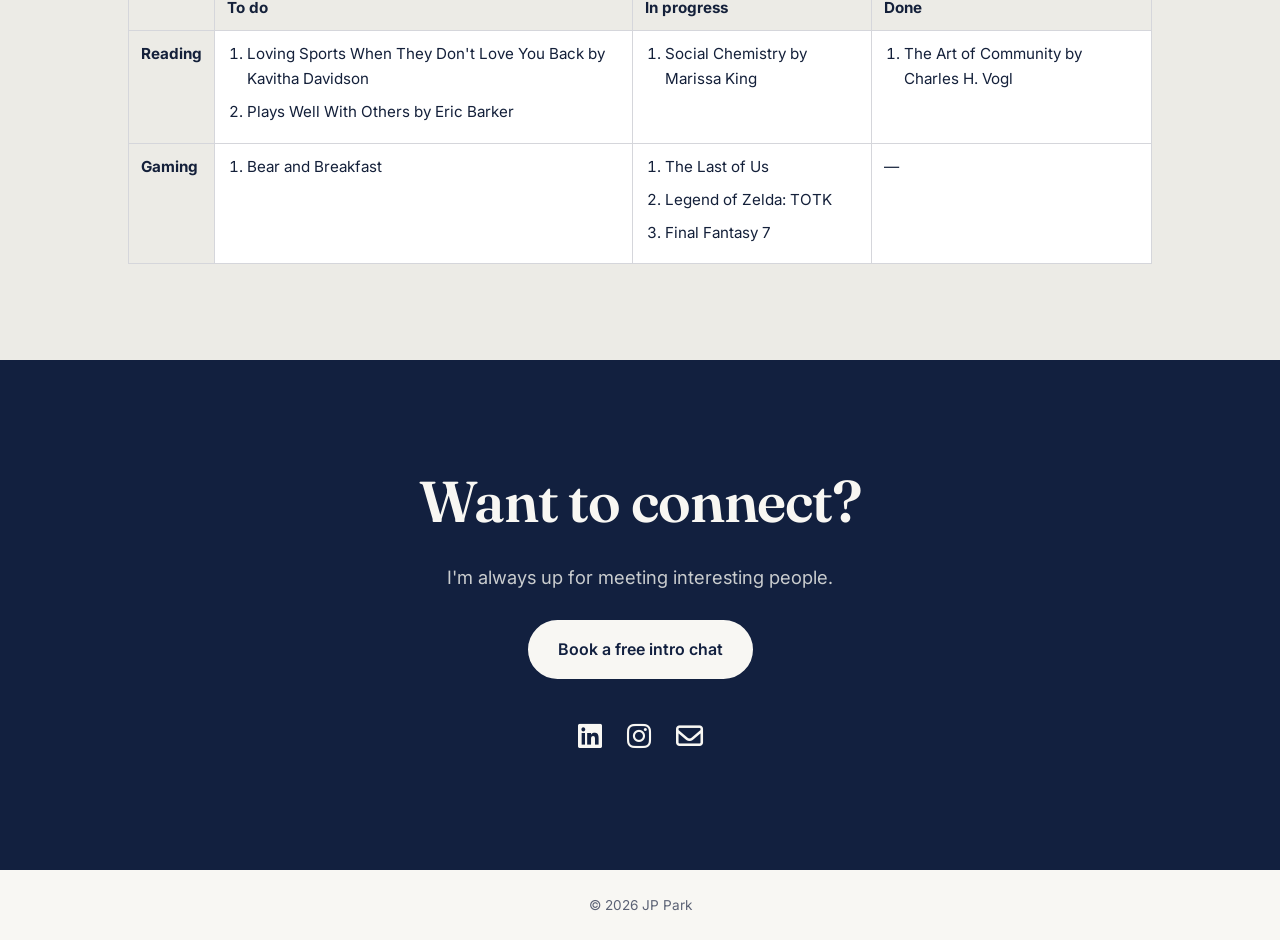
==== commit 2faf72dd: "Focus site on PM career and interview coaching, navy palette - Reposition for product managers: care" ====
--- a/about.html
+++ b/about.html
@@ -3,13 +3,13 @@
 <head>
     <meta charset="UTF-8">
     <meta name="viewport" content="width=device-width, initial-scale=1.0">
-    <meta name="description" content="JP Park is VP, Product at Setpoint, a career coach for people in tech, and a Brooklyn Zoo Crew member.">
+    <meta name="description" content="JP Park is VP, Product at Setpoint, a career and interview coach for product managers, and a breakdancer with the Brooklyn Zoo Crew.">
     <meta name="author" content="JP Park">
     <link rel="canonical" href="https://jptkp325.github.io/about.html">
 
     <!-- Open Graph -->
     <meta property="og:title" content="About | JP Park">
-    <meta property="og:description" content="JP Park is VP, Product at Setpoint, a career coach for people in tech, and a Brooklyn Zoo Crew member.">
+    <meta property="og:description" content="JP Park is VP, Product at Setpoint, a career and interview coach for product managers, and a breakdancer with the Brooklyn Zoo Crew.">
     <meta property="og:image" content="https://jptkp325.github.io/images/jppark-800.png">
     <meta property="og:url" content="https://jptkp325.github.io/about.html">
     <meta property="og:type" content="website">
@@ -29,7 +29,6 @@
     <nav class="top-nav" aria-label="Main navigation">
         <span class="left-text"><a href="/">JP</a></span>
         <ul class="right-menu">
-            <li><a href="/notes.html">Notes</a></li>
             <li><a href="/coaching.html">Coaching</a></li>
             <li><a href="/about.html">About</a></li>
             <li><a href="mailto:jason.phillip.park@gmail.com?subject=Intro%20chat" class="cta-button">Book a chat</a></li>
@@ -40,8 +39,8 @@
     <header class="page-header">
         <div class="wrap">
             <p class="eyebrow">About</p>
-            <h1>I build products, coach people, and get kicked in the face for fun.</h1>
-            <p class="lede">Okay, that last one is the Brooklyn Zoo Crew. Here's the rest.</p>
+            <h1>I build products, coach people, and breakdance.</h1>
+            <p class="lede">I also ride bikes, keep trying to read more, and have a game backlog that only grows. Here's the whole picture.</p>
         </div>
     </header>
 
@@ -51,24 +50,36 @@
             <div class="about-grid">
                 <div class="about-block">
                     <h3>Product leadership</h3>
-                    <p>I'm the <b>VP, Product</b> at Setpoint, where I lead product development for the core offering. Before that I spent 15+ years across startups and growth-stage companies figuring out how to build the right things for the right people at the right time.</p>
+                    <p>I'm the <b>VP, Product</b> at Setpoint, where I lead product development for the core offering. Before that I spent five years at Policygenius, and earlier roles at Movable Ink, FanDuel, Ladders, and Nielsen, figuring out how to build the right things for the right people at the right time.</p>
                 </div>
                 <div class="about-block">
                     <h3>Coaching &amp; advising</h3>
-                    <p>I coach people in tech one-on-one and advise early-stage teams on product thinking. It's how I pay forward everything I learned the hard way.</p>
+                    <p>I coach product managers one-on-one on careers and interviews, and advise early-stage teams on product thinking. It's how I pay forward everything I learned the hard way.</p>
                 </div>
             </div>
-            <!-- TODO(JP): add a short "how I got here" story, including a mistake or two. This is the most valuable paragraph on the site. -->
+        </div>
+    </section>
+
+    <section class="section fade-in-section">
+        <div class="prose article">
+            <p class="eyebrow">How I got here</p>
+            <h2 class="section-title">I didn't plan on product.</h2>
+            <p>I graduated from Columbia in 2009, into the wreckage of the financial crisis, with no idea what I wanted to be. I took a spot in Nielsen's rotational program because it let me try a few different jobs, and somewhere in those rotations I found product and fell for it.</p>
+            <p>My first lesson came fast. I thought product was about defining the thing you build. It's really about understanding your customer, your market, and the business around them. Defining the product is the easy part.</p>
+            <p>The next decade was startups and growth-stage companies, starting with FanDuel and Ladders. I was the founding product hire at HealthKick, where I wrote the first version of the app myself and found product-market fit. At Movable Ink I took the product to its next stage with Studio, a design interface that lifted sales win rates by 40%. I taught aspiring PMs at Product School on the side. I did my MBA at Columbia alongside a full-time job.</p>
+            <p>At Policygenius I was the first product hire on a new insurance line and stayed five years, going from senior PM to director. We took that line from zero to a $32M revenue run rate. I also hired and managed PMs there, and that's where I got my second lesson, the harder one. I didn't know how to manage people with different backgrounds from mine. I managed everyone the way I wanted to be managed, and not everyone is like me. Everyone needs help in their own way, and learning that took longer than I'd like to admit.</p>
+            <p>Today I'm VP of Product at Setpoint, where I've taken the product from early product-market fit to a $20M revenue run rate. I coach because I believe in paying it forward. People helped me along the way, and I think it's our responsibility to pass that on. I've believed that since I was 16, helping others with SAT prep. I'm not interested in handing you a framework. I'd rather help you work out what's actually going on in your own situation.</p>
         </div>
     </section>
 
     <section class="section fade-in-section">
         <div class="wrap">
-            <p class="eyebrow">Who I am</p>
+            <p class="eyebrow">Outside of work</p>
+            <h2 class="section-title">The rest of me.</h2>
             <div class="about-grid">
                 <div class="about-block">
-                    <h3>Brooklyn Zoo Crew</h3>
-                    <p>Active member, always training for the next battle.
+                    <h3>Breaking, with the Brooklyn Zoo Crew</h3>
+                    <p>Active member of a breakdancing crew, always training for the next battle.
                         <a href="https://youtu.be/nWrESJYIhdg?si=kfwnCgc4hvgau-XH&t=272" target="_blank" rel="noopener noreferrer">(recent 1)</a>
                         <a href="https://youtu.be/HGGp2xK_YZc?si=mZz1VGIxEp97N7sO" target="_blank" rel="noopener noreferrer">(recent 2)</a>
                     </p>
--- a/styles.css
+++ b/styles.css
@@ -1,16 +1,17 @@
-/* Warm Clay, v2: editorial type, big statements, one clear action */
+/* Navy, v3: editorial type, big statements, one clear action */
 :root {
-    --color-bg-primary: #FAF7F2;
-    --color-bg-secondary: #F0EBE3;
-    --color-bg-dark: #2C2825;
+    --color-bg-primary: #F8F7F3;
+    --color-bg-secondary: #ECEBE6;
+    --color-bg-dark: #12203F;
     --color-bg-white: #FFFFFF;
-    --color-text-primary: #2C2825;
-    --color-text-secondary: #6B6560;
-    --color-text-on-dark: #FAF7F2;
-    --color-accent-primary: #C4653A;
-    --color-accent-hover: #A8502B;
-    --color-accent-secondary: #5B7B6A;
-    --color-border: #D9D3CB;
+    --color-text-primary: #14203A;
+    --color-text-secondary: #5B6275;
+    --color-text-on-dark: #F8F7F3;
+    --color-accent-primary: #1F3F7A;
+    --color-accent-hover: #142B57;
+    --color-accent-secondary: #4A6FA5;
+    --color-accent-text: #2F5088;
+    --color-border: #D5D6DB;
     --focus-outline: 2px solid var(--color-accent-primary);
     --focus-outline-offset: 3px;
 
@@ -83,8 +84,18 @@
     background-color: var(--color-bg-dark);
     color: var(--color-text-on-dark);
 }
-.section-dark .eyebrow { color: #E39A74; }
-.section-dark a { color: #E39A74; }
+.section-dark .eyebrow { color: #9DB8E8; }
+.section-dark a { color: #9DB8E8; }
+.section-dark .cta-button {
+    background-color: var(--color-bg-primary);
+    border-color: var(--color-bg-primary);
+    color: var(--color-bg-dark);
+}
+.section-dark .cta-button:hover {
+    background-color: #9DB8E8;
+    border-color: #9DB8E8;
+    color: var(--color-bg-dark);
+}
 
 .section-title {
     font-size: clamp(2rem, 4.5vw, 3rem);
@@ -99,7 +110,7 @@
 
 /* Nav */
 .top-nav {
-    background-color: rgba(250, 247, 242, 0.92);
+    background-color: rgba(248, 247, 243, 0.92);
     backdrop-filter: blur(8px);
     border-bottom: 1px solid var(--color-border);
     position: fixed;
@@ -232,6 +243,48 @@
     box-shadow: 14px 14px 0 var(--color-accent-secondary);
 }
 
+/* Proof strip (credibility facts) */
+.proof {
+    padding: 8px 0 72px;
+}
+
+.proof-grid {
+    list-style: none;
+    padding: 0;
+    margin: 0;
+    display: grid;
+    grid-template-columns: repeat(4, 1fr);
+    gap: 20px;
+    border-top: 1px solid var(--color-border);
+    padding-top: 36px;
+}
+
+.proof-grid li { margin: 0; }
+
+.proof-grid strong {
+    display: block;
+    font-family: var(--font-serif);
+    font-size: 2rem;
+    font-weight: 600;
+    line-height: 1.1;
+    letter-spacing: -0.02em;
+    color: var(--color-accent-primary);
+    margin-bottom: 6px;
+}
+
+.proof-grid span {
+    display: block;
+    color: var(--color-text-secondary);
+    font-size: 0.95rem;
+    line-height: 1.45;
+}
+
+.proof-note {
+    margin: 28px 0 0;
+    font-size: 0.9rem;
+    color: var(--color-text-secondary);
+}
+
 /* Moments (who this is for) */
 .moments {
     list-style: none;
@@ -253,7 +306,7 @@
 
 .moments li:hover {
     transform: translateY(-3px);
-    box-shadow: 0 10px 28px rgba(44, 40, 37, 0.08);
+    box-shadow: 0 10px 28px rgba(18, 32, 63, 0.10);
 }
 
 .moments blockquote {
@@ -284,7 +337,7 @@
     grid-template-columns: 64px 1fr;
     gap: 8px;
     padding: 28px 0;
-    border-top: 1px solid rgba(250, 247, 242, 0.2);
+    border-top: 1px solid var(--color-border);
     margin: 0;
 }
 
@@ -292,7 +345,7 @@
     content: counter(belief, decimal-leading-zero);
     font-family: var(--font-serif);
     font-size: 1.5rem;
-    color: #E39A74;
+    color: var(--color-accent-primary);
 }
 
 .beliefs h3 {
@@ -302,7 +355,7 @@
 
 .beliefs p {
     margin: 0;
-    color: rgba(250, 247, 242, 0.75);
+    color: var(--color-text-secondary);
     max-width: 56ch;
 }
 
@@ -355,7 +408,7 @@
     font-weight: 600;
     letter-spacing: 0.1em;
     text-transform: uppercase;
-    color: var(--color-accent-secondary);
+    color: var(--color-accent-text);
     margin-bottom: 6px;
 }
 
@@ -507,7 +560,7 @@
     margin-top: 32px;
 }
 
-.about-block h3 { font-size: 1.4rem; color: var(--color-accent-secondary); }
+.about-block h3 { font-size: 1.4rem; color: var(--color-accent-text); }
 
 .table-container { overflow: auto; margin-top: 24px; }
 
@@ -547,7 +600,7 @@
 .closer p {
     max-width: 46ch;
     margin: 0 auto 28px;
-    color: rgba(250, 247, 242, 0.8);
+    color: rgba(248, 247, 243, 0.8);
     font-size: 1.15rem;
 }
 
@@ -560,7 +613,7 @@
     transition: color 0.2s ease;
 }
 
-.contact-icons a:hover { color: #E39A74; }
+.contact-icons a:hover { color: #9DB8E8; }
 
 footer {
     text-align: center;
@@ -590,6 +643,7 @@
     .hero-grid { grid-template-columns: 1fr; gap: 48px; }
     .hero-photo { max-width: 340px; }
     .moments, .steps, .fit-grid, .about-grid { grid-template-columns: 1fr; }
+    .proof-grid { grid-template-columns: 1fr 1fr; }
     .section { padding: 72px 0; }
     .note-link { grid-template-columns: 1fr; gap: 6px; }
 }
@@ -618,4 +672,5 @@
     .wrap, .prose { padding: 0 20px; }
     .top-nav { padding: 0 20px; }
     .beliefs li { grid-template-columns: 44px 1fr; }
-}
+    .proof-grid { grid-template-columns: 1fr; }
+}
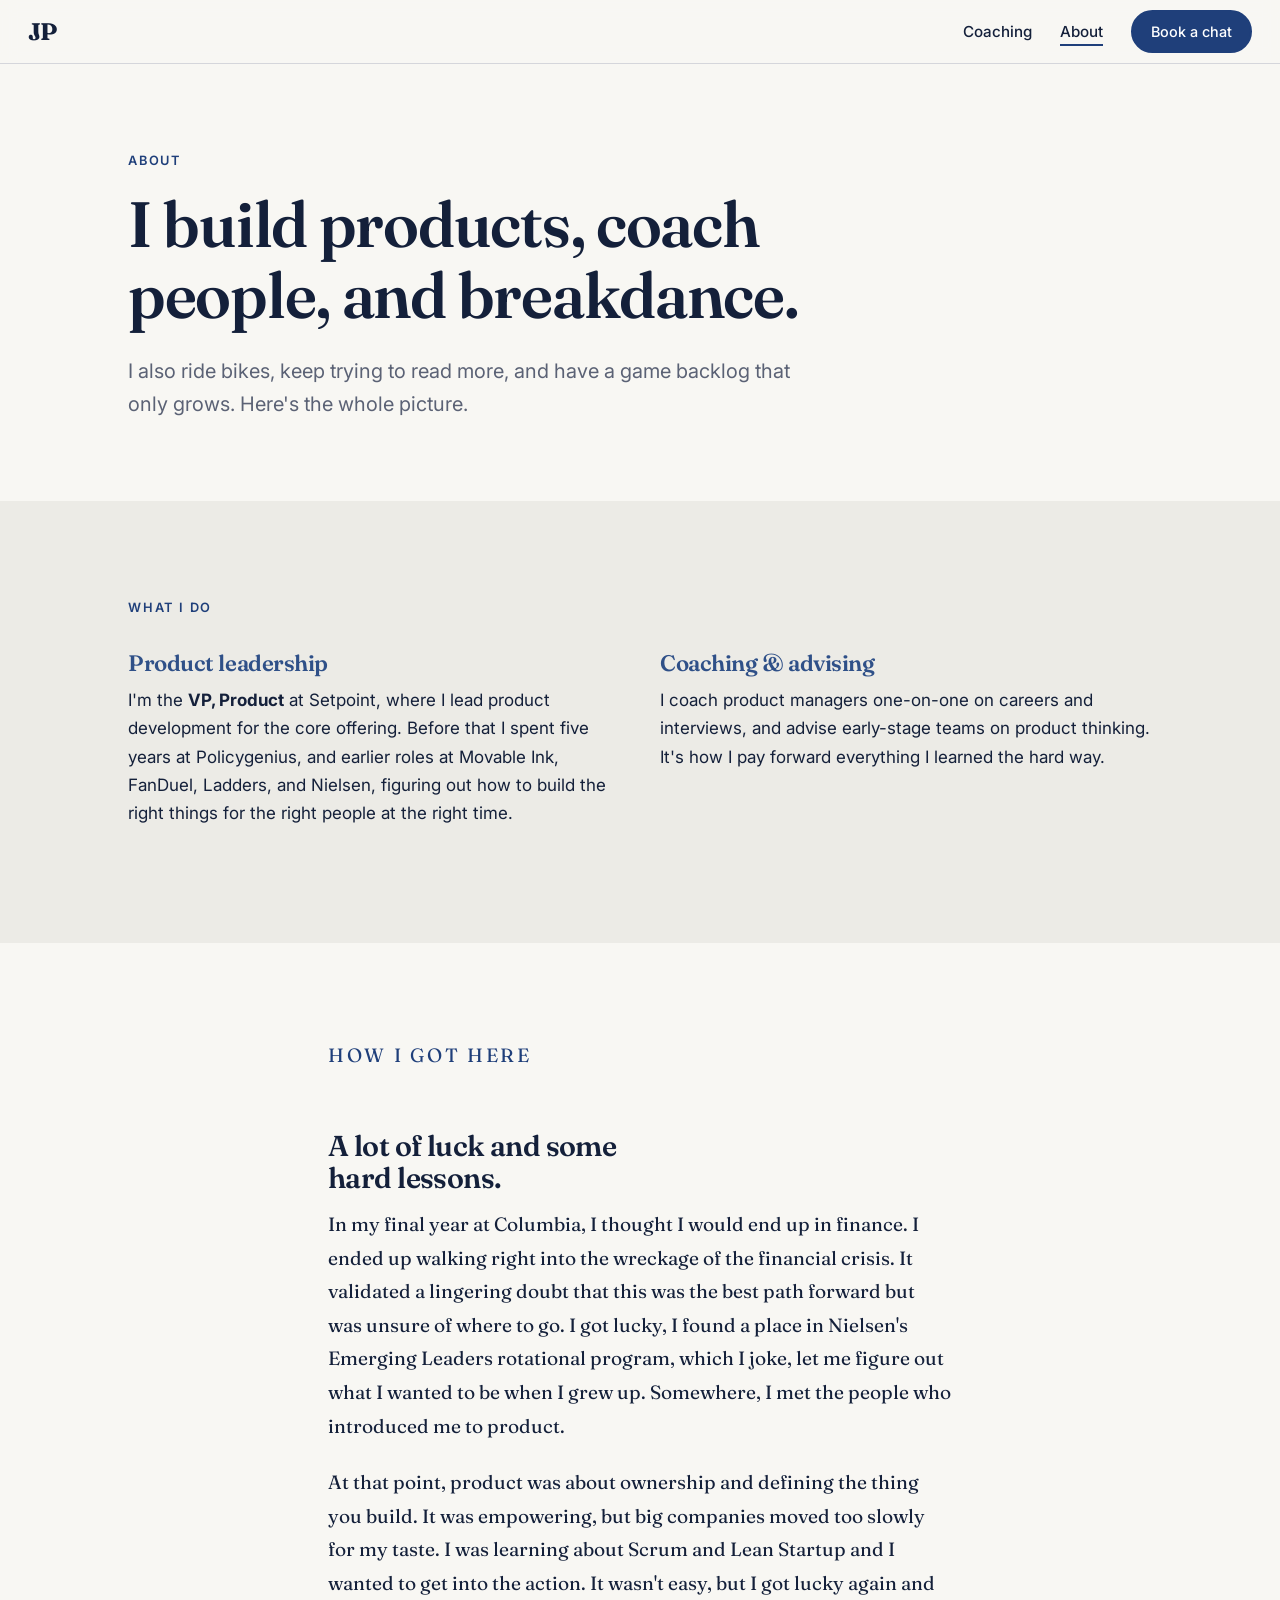
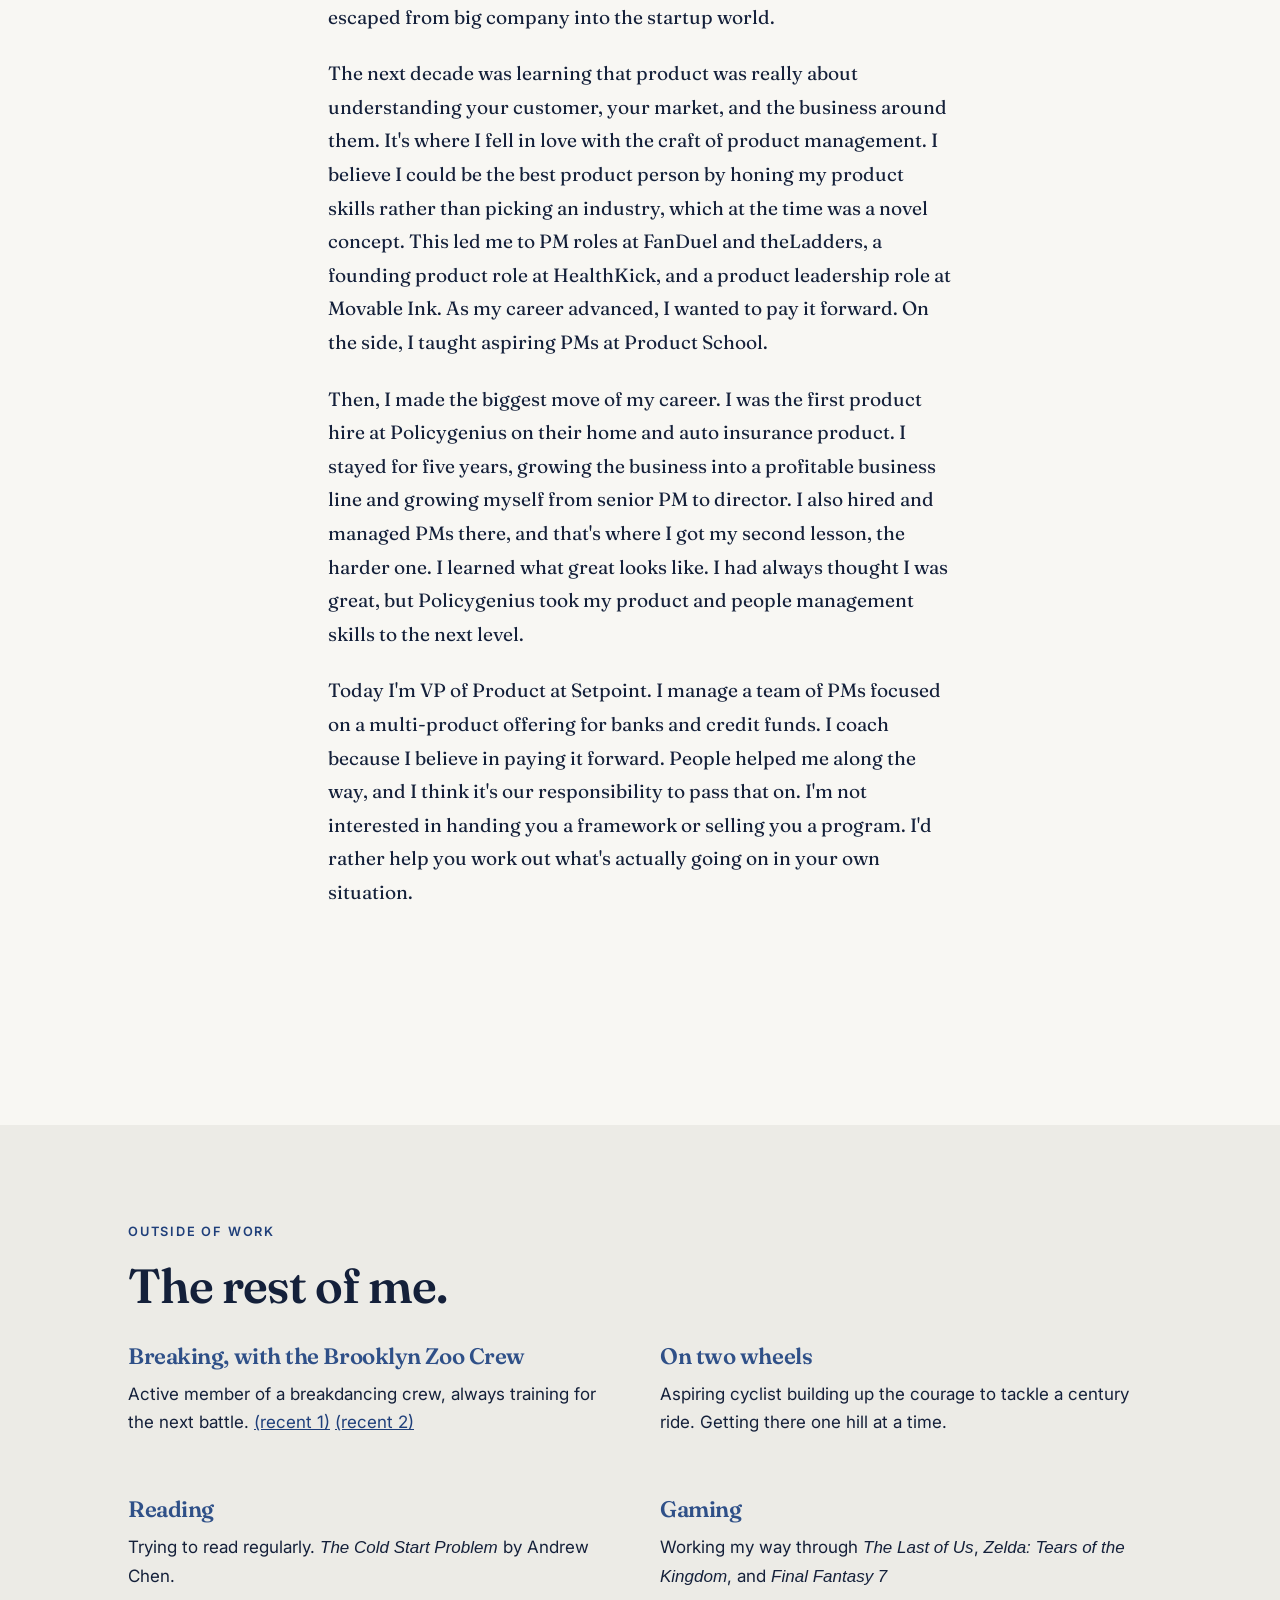
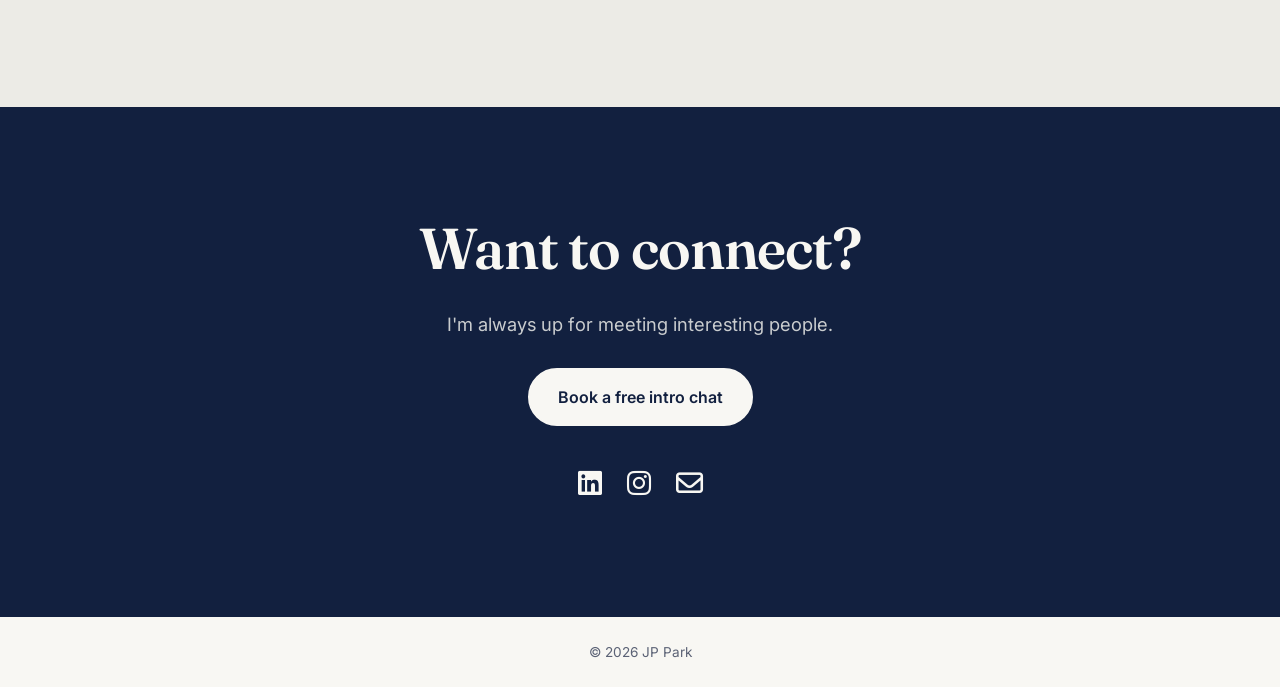
==== commit a4c64dfd: "Fold reading and gaming into "The rest of me" on About Replace the "Right now" table with Reading an" ====
--- a/about.html
+++ b/about.html
@@ -63,16 +63,16 @@
     <section class="section fade-in-section">
         <div class="prose article">
             <p class="eyebrow">How I got here</p>
-            <h2 class="section-title">I didn't plan on product.</h2>
-            <p>I graduated from Columbia in 2009, into the wreckage of the financial crisis, with no idea what I wanted to be. I took a spot in Nielsen's rotational program because it let me try a few different jobs, and somewhere in those rotations I found product and fell for it.</p>
-            <p>My first lesson came fast. I thought product was about defining the thing you build. It's really about understanding your customer, your market, and the business around them. Defining the product is the easy part.</p>
-            <p>The next decade was startups and growth-stage companies, starting with FanDuel and Ladders. I was the founding product hire at HealthKick, where I wrote the first version of the app myself and found product-market fit. At Movable Ink I took the product to its next stage with Studio, a design interface that lifted sales win rates by 40%. I taught aspiring PMs at Product School on the side. I did my MBA at Columbia alongside a full-time job.</p>
-            <p>At Policygenius I was the first product hire on a new insurance line and stayed five years, going from senior PM to director. We took that line from zero to a $32M revenue run rate. I also hired and managed PMs there, and that's where I got my second lesson, the harder one. I didn't know how to manage people with different backgrounds from mine. I managed everyone the way I wanted to be managed, and not everyone is like me. Everyone needs help in their own way, and learning that took longer than I'd like to admit.</p>
-            <p>Today I'm VP of Product at Setpoint, where I've taken the product from early product-market fit to a $20M revenue run rate. I coach because I believe in paying it forward. People helped me along the way, and I think it's our responsibility to pass that on. I've believed that since I was 16, helping others with SAT prep. I'm not interested in handing you a framework. I'd rather help you work out what's actually going on in your own situation.</p>
+            <h2 class="section-title">A lot of luck and some hard lessons.</h2>
+            <p>In my final year at Columbia, I thought I would end up in finance. I ended up walking right into the wreckage of the financial crisis. It validated a lingering doubt that this was the best path forward but was unsure of where to go. I got lucky, I found a place in Nielsen's Emerging Leaders rotational program, which I joke, let me figure out what I wanted to be when I grew up. Somewhere, I met the people who introduced me to product.</p>
+            <p>At that point, product was about ownership and defining the thing you build. It was empowering, but big companies moved too slowly for my taste. I was learning about Scrum and Lean Startup and I wanted to get into the action. It wasn't easy, but I got lucky again and escaped from big company into the startup world.</p>
+            <p>The next decade was learning that product was really about understanding your customer, your market, and the business around them. It's where I fell in love with the craft of product management. I believe I could be the best product person by honing my product skills rather than picking an industry, which at the time was a novel concept. This led me to PM roles at FanDuel and theLadders, a founding product role at HealthKick, and a product leadership role at Movable Ink. As my career advanced, I wanted to pay it forward. On the side, I taught aspiring PMs at Product School.</p>
+            <p>Then, I made the biggest move of my career. I was the first product hire at Policygenius on their home and auto insurance product. I stayed for five years, growing the business into a profitable business line and growing myself from senior PM to director. I also hired and managed PMs there, and that's where I got my second lesson, the harder one. I learned what great looks like. I had always thought I was great, but Policygenius took my product and people management skills to the next level. </p>
+            <p>Today I'm VP of Product at Setpoint. I manage a team of PMs focused on a multi-product offering for banks and credit funds. I coach because I believe in paying it forward. People helped me along the way, and I think it's our responsibility to pass that on. I'm not interested in handing you a framework or selling you a program. I'd rather help you work out what's actually going on in your own situation.</p>
         </div>
     </section>
 
-    <section class="section fade-in-section">
+    <section class="section section-alt fade-in-section">
         <div class="wrap">
             <p class="eyebrow">Outside of work</p>
             <h2 class="section-title">The rest of me.</h2>
@@ -88,34 +88,14 @@
                     <h3>On two wheels</h3>
                     <p>Aspiring cyclist building up the courage to tackle a century ride. Getting there one hill at a time.</p>
                 </div>
-            </div>
-        </div>
-    </section>
-
-    <section class="section section-alt fade-in-section">
-        <div class="wrap">
-            <p class="eyebrow">Right now</p>
-            <h2 class="section-title">What I'm reading and playing.</h2>
-            <div class="table-container">
-                <table>
-                    <thead>
-                        <tr><th scope="col"></th><th scope="col">To do</th><th scope="col">In progress</th><th scope="col">Done</th></tr>
-                    </thead>
-                    <tbody>
-                        <tr>
-                            <th scope="row">Reading</th>
-                            <td><ol><li>Loving Sports When They Don't Love You Back by Kavitha Davidson</li><li>Plays Well With Others by Eric Barker</li></ol></td>
-                            <td><ol><li>Social Chemistry by Marissa King</li></ol></td>
-                            <td><ol><li>The Art of Community by Charles H. Vogl</li></ol></td>
-                        </tr>
-                        <tr>
-                            <th scope="row">Gaming</th>
-                            <td><ol><li>Bear and Breakfast</li></ol></td>
-                            <td><ol><li>The Last of Us</li><li>Legend of Zelda: TOTK</li><li>Final Fantasy 7</li></ol></td>
-                            <td>&mdash;</td>
-                        </tr>
-                    </tbody>
-                </table>
+                <div class="about-block">
+                    <h3>Reading</h3>
+                    <p>Trying to read regularly. <i>The Cold Start Problem</i> by Andrew Chen.</p>
+                </div>
+                <div class="about-block">
+                    <h3>Gaming</h3>
+                    <p>Working my way through <i>The Last of Us</i>, <i>Zelda: Tears of the Kingdom</i>, and <i>Final Fantasy 7</i></p>
+                </div>
             </div>
         </div>
     </section>
